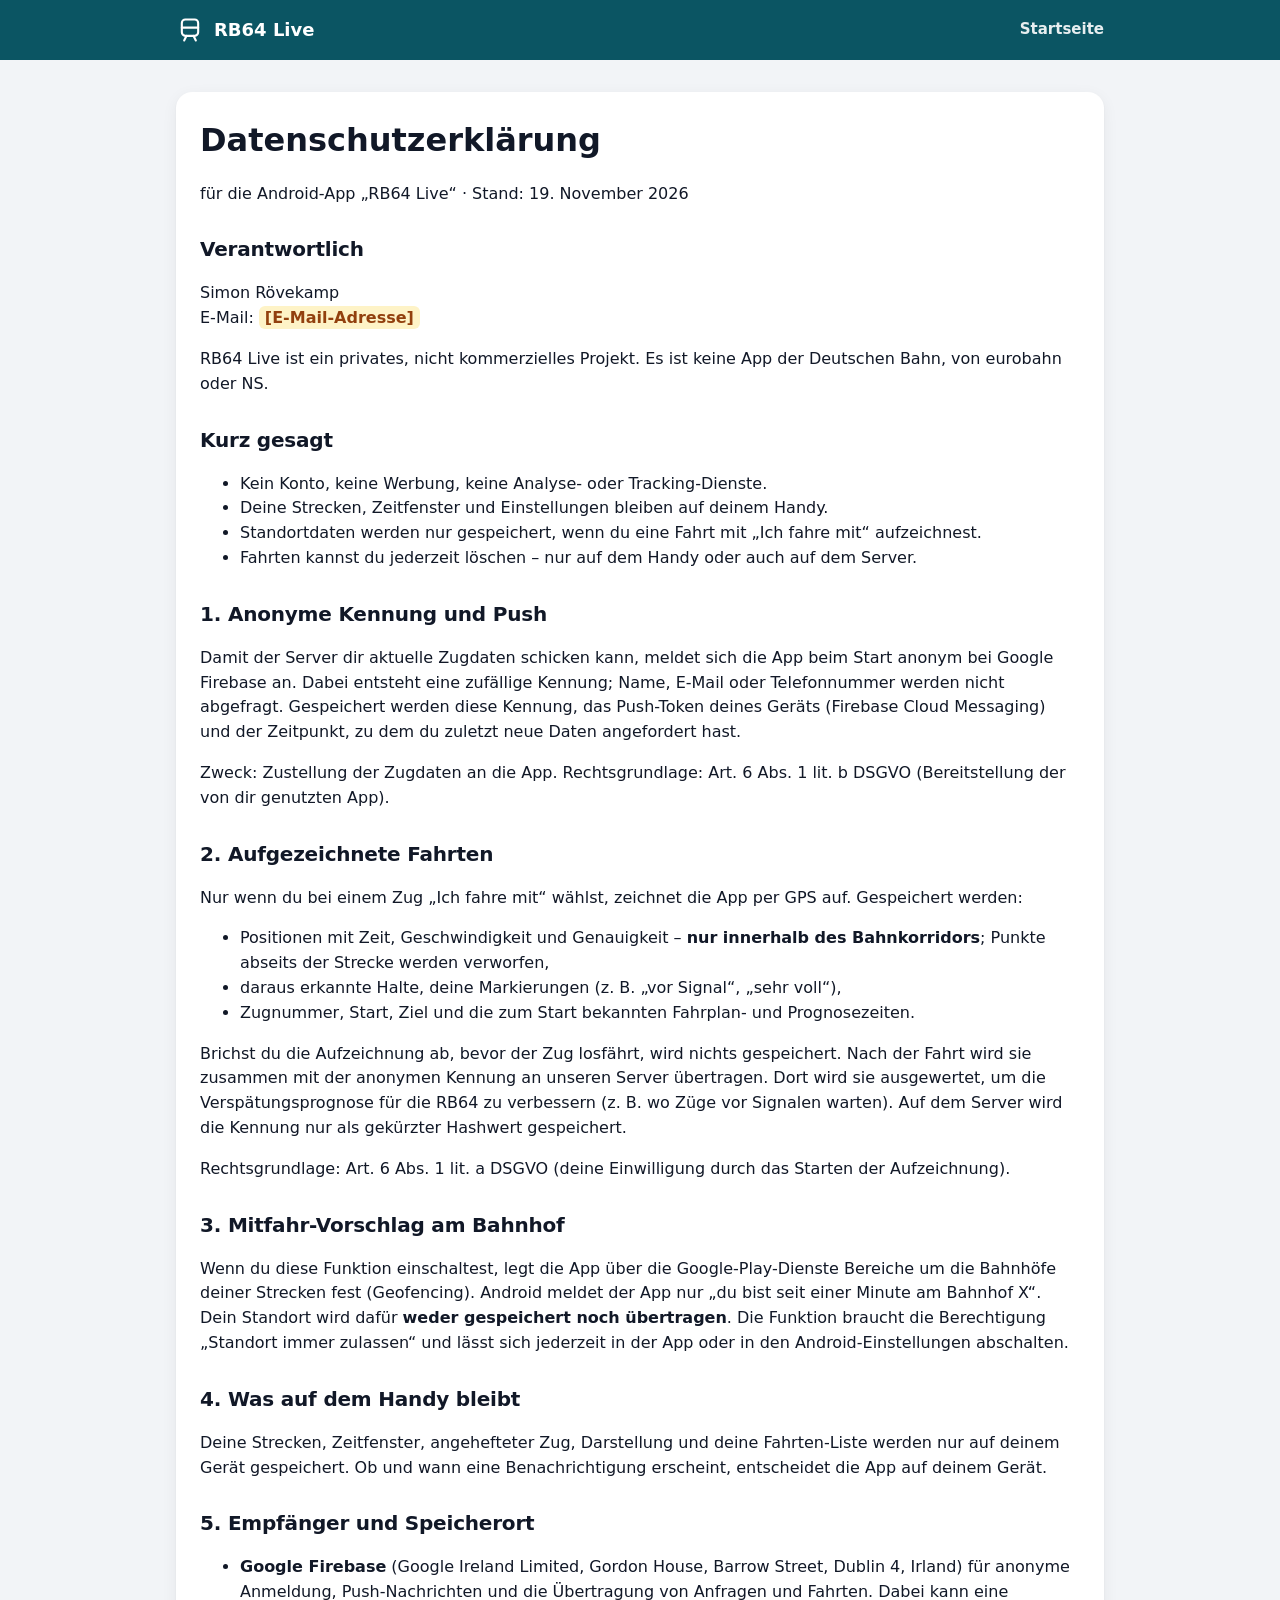
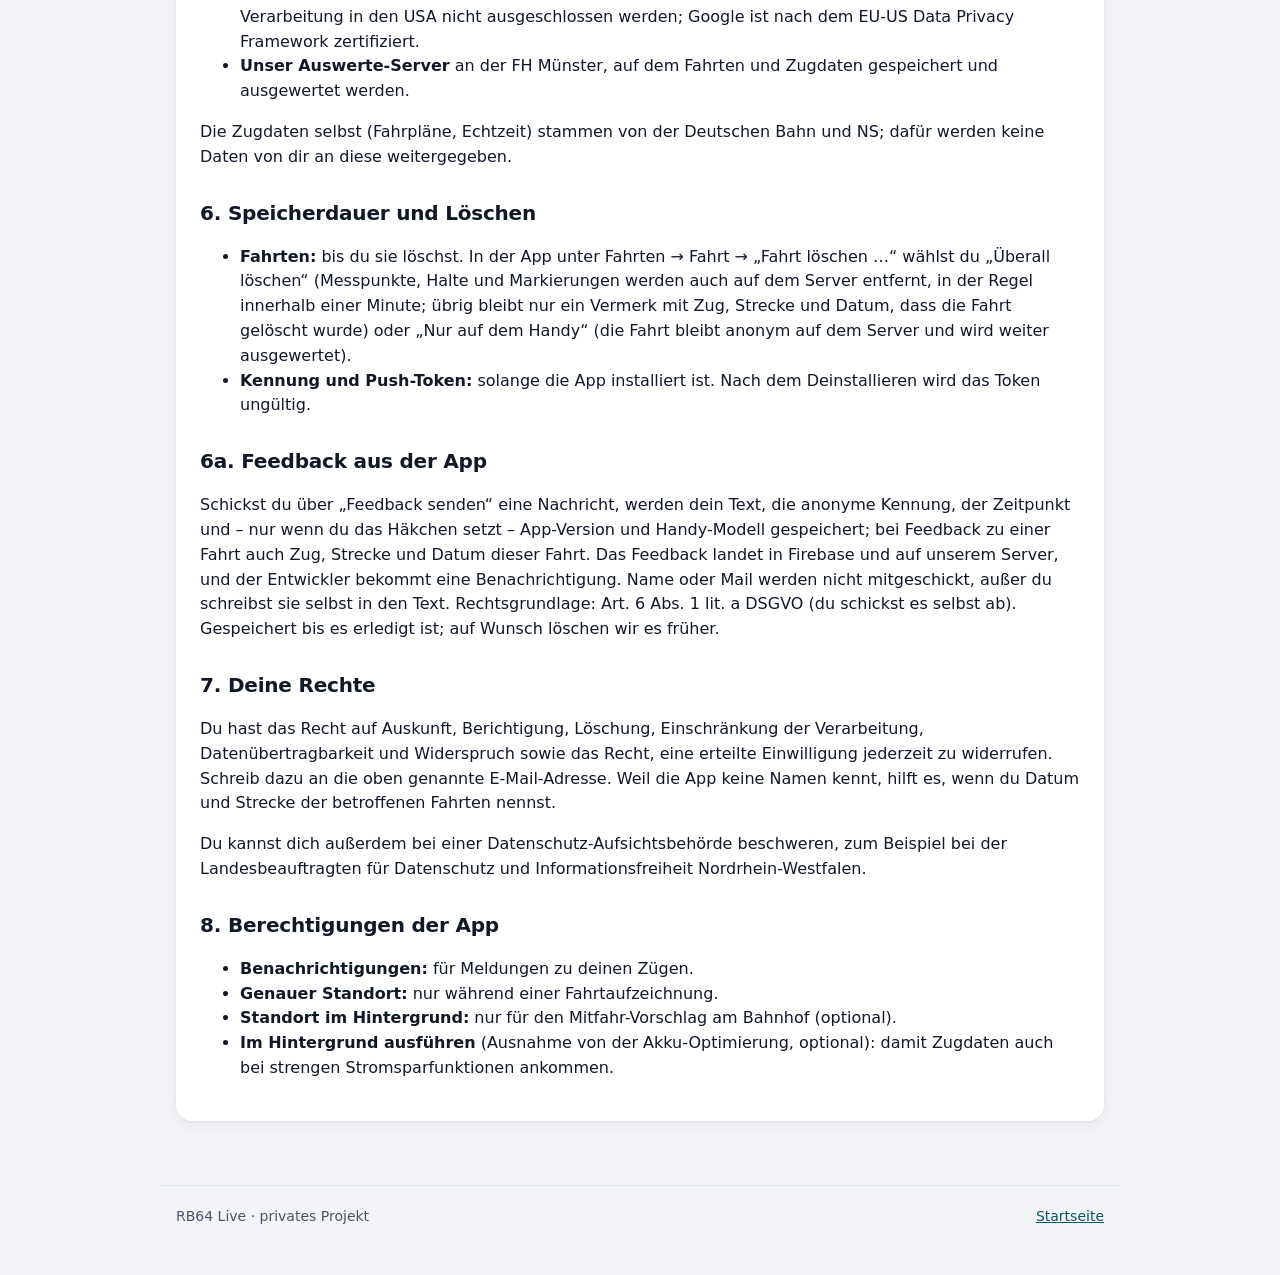
==== docs/datenschutz.html @ 51ec1a90 "Webseite: Feedback, Name in der Datenschutzerklaerung, Abschnitt Feedback" ====
<!doctype html>
<html lang="de">
<head>
  <meta charset="utf-8">
  <meta name="viewport" content="width=device-width, initial-scale=1">
  <title>Datenschutz – RB64 Live</title>
  <meta name="description" content="Welche Daten die App RB64 Live verarbeitet, wozu und wie du sie löschen kannst.">
  <meta name="theme-color" content="#0B5563">
  <link rel="stylesheet" href="style.css">
</head>
<body>
<header class="top">
  <div class="wrap">
    <a class="logo" href="./">
      <svg viewBox="0 0 24 24" fill="none" stroke="currentColor" stroke-width="1.8" stroke-linecap="round" stroke-linejoin="round" aria-hidden="true">
        <path d="M8 3h8a3 3 0 0 1 3 3v8a3 3 0 0 1-3 3H8a3 3 0 0 1-3-3V6a3 3 0 0 1 3-3z"/><path d="M5 10h14"/><path d="M9 17l-2 4M15 17l2 4"/>
      </svg>
      RB64 Live
    </a>
    <nav><a href="./">Startseite</a></nav>
  </div>
</header>

<main class="wrap">
  <article class="doc">
    <h1>Datenschutzerklärung</h1>
    <p>für die Android-App „RB64 Live“ · Stand: 19. November 2026</p>

    <h2>Verantwortlich</h2>
    <p>Simon Rövekamp<br>
      E-Mail: <span class="todo">[E-Mail-Adresse]</span></p>
    <p>RB64 Live ist ein privates, nicht kommerzielles Projekt. Es ist keine App der Deutschen Bahn, von eurobahn oder NS.</p>

    <h2>Kurz gesagt</h2>
    <ul>
      <li>Kein Konto, keine Werbung, keine Analyse- oder Tracking-Dienste.</li>
      <li>Deine Strecken, Zeitfenster und Einstellungen bleiben auf deinem Handy.</li>
      <li>Standortdaten werden nur gespeichert, wenn du eine Fahrt mit „Ich fahre mit“ aufzeichnest.</li>
      <li>Fahrten kannst du jederzeit löschen – nur auf dem Handy oder auch auf dem Server.</li>
    </ul>

    <h2>1. Anonyme Kennung und Push</h2>
    <p>Damit der Server dir aktuelle Zugdaten schicken kann, meldet sich die App beim Start anonym bei Google Firebase an.
      Dabei entsteht eine zufällige Kennung; Name, E-Mail oder Telefonnummer werden nicht abgefragt.
      Gespeichert werden diese Kennung, das Push-Token deines Geräts (Firebase Cloud Messaging) und der Zeitpunkt,
      zu dem du zuletzt neue Daten angefordert hast.</p>
    <p>Zweck: Zustellung der Zugdaten an die App. Rechtsgrundlage: Art. 6 Abs. 1 lit. b DSGVO (Bereitstellung der von dir genutzten App).</p>

    <h2>2. Aufgezeichnete Fahrten</h2>
    <p>Nur wenn du bei einem Zug „Ich fahre mit“ wählst, zeichnet die App per GPS auf. Gespeichert werden:</p>
    <ul>
      <li>Positionen mit Zeit, Geschwindigkeit und Genauigkeit – <strong>nur innerhalb des Bahnkorridors</strong>; Punkte abseits der Strecke werden verworfen,</li>
      <li>daraus erkannte Halte, deine Markierungen (z. B. „vor Signal“, „sehr voll“),</li>
      <li>Zugnummer, Start, Ziel und die zum Start bekannten Fahrplan- und Prognosezeiten.</li>
    </ul>
    <p>Brichst du die Aufzeichnung ab, bevor der Zug losfährt, wird nichts gespeichert. Nach der Fahrt wird sie zusammen mit
      der anonymen Kennung an unseren Server übertragen. Dort wird sie ausgewertet, um die Verspätungsprognose für die RB64 zu
      verbessern (z. B. wo Züge vor Signalen warten). Auf dem Server wird die Kennung nur als gekürzter Hashwert gespeichert.</p>
    <p>Rechtsgrundlage: Art. 6 Abs. 1 lit. a DSGVO (deine Einwilligung durch das Starten der Aufzeichnung).</p>

    <h2>3. Mitfahr-Vorschlag am Bahnhof</h2>
    <p>Wenn du diese Funktion einschaltest, legt die App über die Google-Play-Dienste Bereiche um die Bahnhöfe deiner Strecken
      fest (Geofencing). Android meldet der App nur „du bist seit einer Minute am Bahnhof X“. Dein Standort wird dafür
      <strong>weder gespeichert noch übertragen</strong>. Die Funktion braucht die Berechtigung „Standort immer zulassen“
      und lässt sich jederzeit in der App oder in den Android-Einstellungen abschalten.</p>

    <h2>4. Was auf dem Handy bleibt</h2>
    <p>Deine Strecken, Zeitfenster, angehefteter Zug, Darstellung und deine Fahrten-Liste werden nur auf deinem Gerät
      gespeichert. Ob und wann eine Benachrichtigung erscheint, entscheidet die App auf deinem Gerät.</p>

    <h2>5. Empfänger und Speicherort</h2>
    <ul>
      <li><strong>Google Firebase</strong> (Google Ireland Limited, Gordon House, Barrow Street, Dublin 4, Irland) für anonyme Anmeldung,
        Push-Nachrichten und die Übertragung von Anfragen und Fahrten. Dabei kann eine Verarbeitung in den USA nicht
        ausgeschlossen werden; Google ist nach dem EU-US Data Privacy Framework zertifiziert.</li>
      <li><strong>Unser Auswerte-Server</strong> an der FH Münster, auf dem Fahrten und Zugdaten gespeichert und ausgewertet werden.</li>
    </ul>
    <p>Die Zugdaten selbst (Fahrpläne, Echtzeit) stammen von der Deutschen Bahn und NS; dafür werden keine Daten von dir an diese weitergegeben.</p>

    <h2>6. Speicherdauer und Löschen</h2>
    <ul>
      <li><strong>Fahrten:</strong> bis du sie löschst. In der App unter Fahrten → Fahrt → „Fahrt löschen …“ wählst du
        „Überall löschen“ (Messpunkte, Halte und Markierungen werden auch auf dem Server entfernt, in der Regel innerhalb
        einer Minute; übrig bleibt nur ein Vermerk mit Zug, Strecke und Datum, dass die Fahrt gelöscht wurde) oder
        „Nur auf dem Handy“ (die Fahrt bleibt anonym auf dem Server und wird weiter ausgewertet).</li>
      <li><strong>Kennung und Push-Token:</strong> solange die App installiert ist. Nach dem Deinstallieren wird das Token ungültig.</li>
    </ul>

    <h2>6a. Feedback aus der App</h2>
    <p>Schickst du über „Feedback senden“ eine Nachricht, werden dein Text, die anonyme Kennung, der Zeitpunkt und – nur wenn
      du das Häkchen setzt – App-Version und Handy-Modell gespeichert; bei Feedback zu einer Fahrt auch Zug, Strecke und Datum
      dieser Fahrt. Das Feedback landet in Firebase und auf unserem Server, und der Entwickler bekommt eine Benachrichtigung.
      Name oder Mail werden nicht mitgeschickt, außer du schreibst sie selbst in den Text. Rechtsgrundlage: Art. 6 Abs. 1
      lit. a DSGVO (du schickst es selbst ab). Gespeichert bis es erledigt ist; auf Wunsch löschen wir es früher.</p>

    <h2>7. Deine Rechte</h2>
    <p>Du hast das Recht auf Auskunft, Berichtigung, Löschung, Einschränkung der Verarbeitung, Datenübertragbarkeit und
      Widerspruch sowie das Recht, eine erteilte Einwilligung jederzeit zu widerrufen. Schreib dazu an die oben genannte
      E-Mail-Adresse. Weil die App keine Namen kennt, hilft es, wenn du Datum und Strecke der betroffenen Fahrten nennst.</p>
    <p>Du kannst dich außerdem bei einer Datenschutz-Aufsichtsbehörde beschweren, zum Beispiel bei der Landesbeauftragten für
      Datenschutz und Informationsfreiheit Nordrhein-Westfalen.</p>

    <h2>8. Berechtigungen der App</h2>
    <ul>
      <li><strong>Benachrichtigungen:</strong> für Meldungen zu deinen Zügen.</li>
      <li><strong>Genauer Standort:</strong> nur während einer Fahrtaufzeichnung.</li>
      <li><strong>Standort im Hintergrund:</strong> nur für den Mitfahr-Vorschlag am Bahnhof (optional).</li>
      <li><strong>Im Hintergrund ausführen</strong> (Ausnahme von der Akku-Optimierung, optional): damit Zugdaten auch bei
        strengen Stromsparfunktionen ankommen.</li>
    </ul>
  </article>
</main>

<footer>
  <div class="wrap">
    <span>RB64 Live · privates Projekt</span>
    <span><a href="./">Startseite</a></span>
  </div>
</footer>
</body>
</html>
---- docs/style.css ----
/* RB64 Live – gleiche Farben wie die App (Theme.kt) */
:root {
  --primary: #0B5563; --on-primary: #fff; --tint: #E3F1F3;
  --bg: #F2F4F7; --surface: #fff; --text: #111827; --muted: #4B5563; --line: #E2E6EB;
  --ok: #166534; --ok-bg: #DCFCE7; --warn: #92400E; --warn-bg: #FEF3C7; --bad: #B91C1C; --bad-bg: #FEE2E2;
  --shadow: 0 1px 2px rgba(17,24,39,.06), 0 4px 16px rgba(17,24,39,.06);
}
@media (prefers-color-scheme: dark) {
  :root:not([data-theme="light"]) {
    --primary: #63B5C2; --on-primary: #10161A; --tint: #183A40;
    --bg: #14191E; --surface: #1D2329; --text: #EBEEF0; --muted: #AAB2BA; --line: #323C44;
    --ok: #86EFAC; --ok-bg: #173B26; --warn: #FCD34D; --warn-bg: #3D2E0A; --bad: #FCA5A5; --bad-bg: #451A1A;
    --shadow: none;
  }
}

* { box-sizing: border-box; }
html { -webkit-text-size-adjust: 100%; }
body {
  margin: 0; background: var(--bg); color: var(--text);
  font: 16px/1.55 system-ui, -apple-system, "Segoe UI", Roboto, sans-serif;
}
a { color: var(--primary); }
.wrap { max-width: 960px; margin: 0 auto; padding: 0 16px; }

/* Kopf */
header.top { background: #0B5563; color: #fff; }
@media (prefers-color-scheme: dark) { header.top { background: #153A40; } }
header.top .wrap { display: flex; align-items: center; gap: 12px; height: 60px; }
.logo { display: flex; align-items: center; gap: 10px; font-weight: 700; font-size: 18px; color: #fff; text-decoration: none; }
.logo svg { width: 28px; height: 28px; }
header.top nav { margin-left: auto; display: flex; gap: 16px; }
header.top nav a { color: rgba(255,255,255,.9); text-decoration: none; font-weight: 600; font-size: 15px; }

/* Einstieg */
.hero { padding: 48px 0 24px; display: grid; gap: 32px; grid-template-columns: 1.1fr .9fr; align-items: center; }
.hero h1 { font-size: clamp(32px, 6vw, 48px); line-height: 1.08; letter-spacing: -.02em; margin: 0 0 16px; }
.hero p.lead { font-size: 19px; color: var(--muted); margin: 0 0 24px; }
.pill { display: inline-block; font-weight: 700; font-size: 13px; padding: 4px 12px; border-radius: 999px; }
.pill.warn { color: var(--warn); background: var(--warn-bg); }
.pill.ok { color: var(--ok); background: var(--ok-bg); }
.pill.tint { color: var(--primary); background: var(--tint); }
.btn { display: inline-flex; align-items: center; gap: 8px; min-height: 48px; padding: 0 20px; border-radius: 12px;
  font-weight: 700; text-decoration: none; background: var(--primary); color: var(--on-primary); }
.btn.soft { background: var(--tint); color: var(--primary); }
.actions { display: flex; flex-wrap: wrap; gap: 12px; }
.note { font-size: 14px; color: var(--muted); margin-top: 12px; }

/* Handy-Rahmen */
.phone { width: 100%; max-width: 280px; margin: 0 auto; border-radius: 34px; padding: 10px; background: #0f1419;
  box-shadow: 0 20px 50px rgba(11,85,99,.25); }
.phone img { display: block; width: 100%; height: auto; border-radius: 26px; }
.hero .phone { transform: rotate(2deg); }

/* Abschnitte */
section { padding: 32px 0; }
h2 { font-size: 28px; letter-spacing: -.01em; margin: 0 0 8px; }
.sub { color: var(--muted); margin: 0 0 24px; }
.grid { display: grid; gap: 16px; grid-template-columns: repeat(3, 1fr); }
.card { background: var(--surface); border-radius: 16px; padding: 20px; box-shadow: var(--shadow); }
.card h3 { margin: 0 0 6px; font-size: 18px; }
.card p { margin: 0; color: var(--muted); font-size: 15px; }
.icon { width: 40px; height: 40px; border-radius: 12px; background: var(--tint); color: var(--primary);
  display: grid; place-items: center; margin-bottom: 12px; }
.icon svg { width: 22px; height: 22px; }

.shots { display: grid; gap: 24px; grid-template-columns: repeat(4, 1fr); }
.shots figure { margin: 0; }
.shots figcaption { text-align: center; font-size: 14px; color: var(--muted); margin-top: 10px; }
.shots .phone { padding: 7px; border-radius: 26px; }
.shots .phone img { border-radius: 20px; }

.download { display: grid; gap: 16px; grid-template-columns: .9fr 1.1fr; margin-bottom: 12px; }
.download .card { display: flex; flex-direction: column; gap: 12px; }
.download .btn { align-self: flex-start; }
.release { margin: 0; display: flex; flex-direction: column; gap: 4px; font-size: 14px; color: var(--muted); }
.release .ver { font-weight: 600; color: var(--text); }
.release code, code.fp { font-size: 12px; word-break: break-all; }
.steps { margin: 0; padding-left: 20px; color: var(--muted); font-size: 15px; }
.steps li { margin: 6px 0; }
.steps strong { color: var(--text); }
@media (max-width: 760px) { .download { grid-template-columns: 1fr; } }

.privacy { background: var(--surface); border-radius: 16px; padding: 24px; box-shadow: var(--shadow); }
.privacy ul { margin: 0; padding-left: 20px; }
.privacy li { margin: 6px 0; }

/* Textseite (Datenschutz) */
article.doc { background: var(--surface); border-radius: 16px; padding: 24px; margin: 32px 0; box-shadow: var(--shadow); }
article.doc h1 { font-size: 32px; margin: 0 0 8px; }
article.doc h2 { font-size: 20px; margin: 28px 0 8px; }
article.doc p, article.doc li { color: var(--text); }
.todo { background: var(--warn-bg); color: var(--warn); padding: 2px 6px; border-radius: 6px; font-weight: 600; }

footer { padding: 32px 0 48px; color: var(--muted); font-size: 14px; }
footer .wrap { display: flex; flex-wrap: wrap; gap: 16px; justify-content: space-between; border-top: 1px solid var(--line); padding-top: 20px; }

@media (max-width: 760px) {
  .hero { grid-template-columns: 1fr; padding-top: 32px; }
  .hero .phone { max-width: 220px; transform: none; }
  .grid { grid-template-columns: 1fr; }
  .shots { grid-template-columns: repeat(2, 1fr); gap: 16px; }
  header.top nav a.hide-sm { display: none; }
}
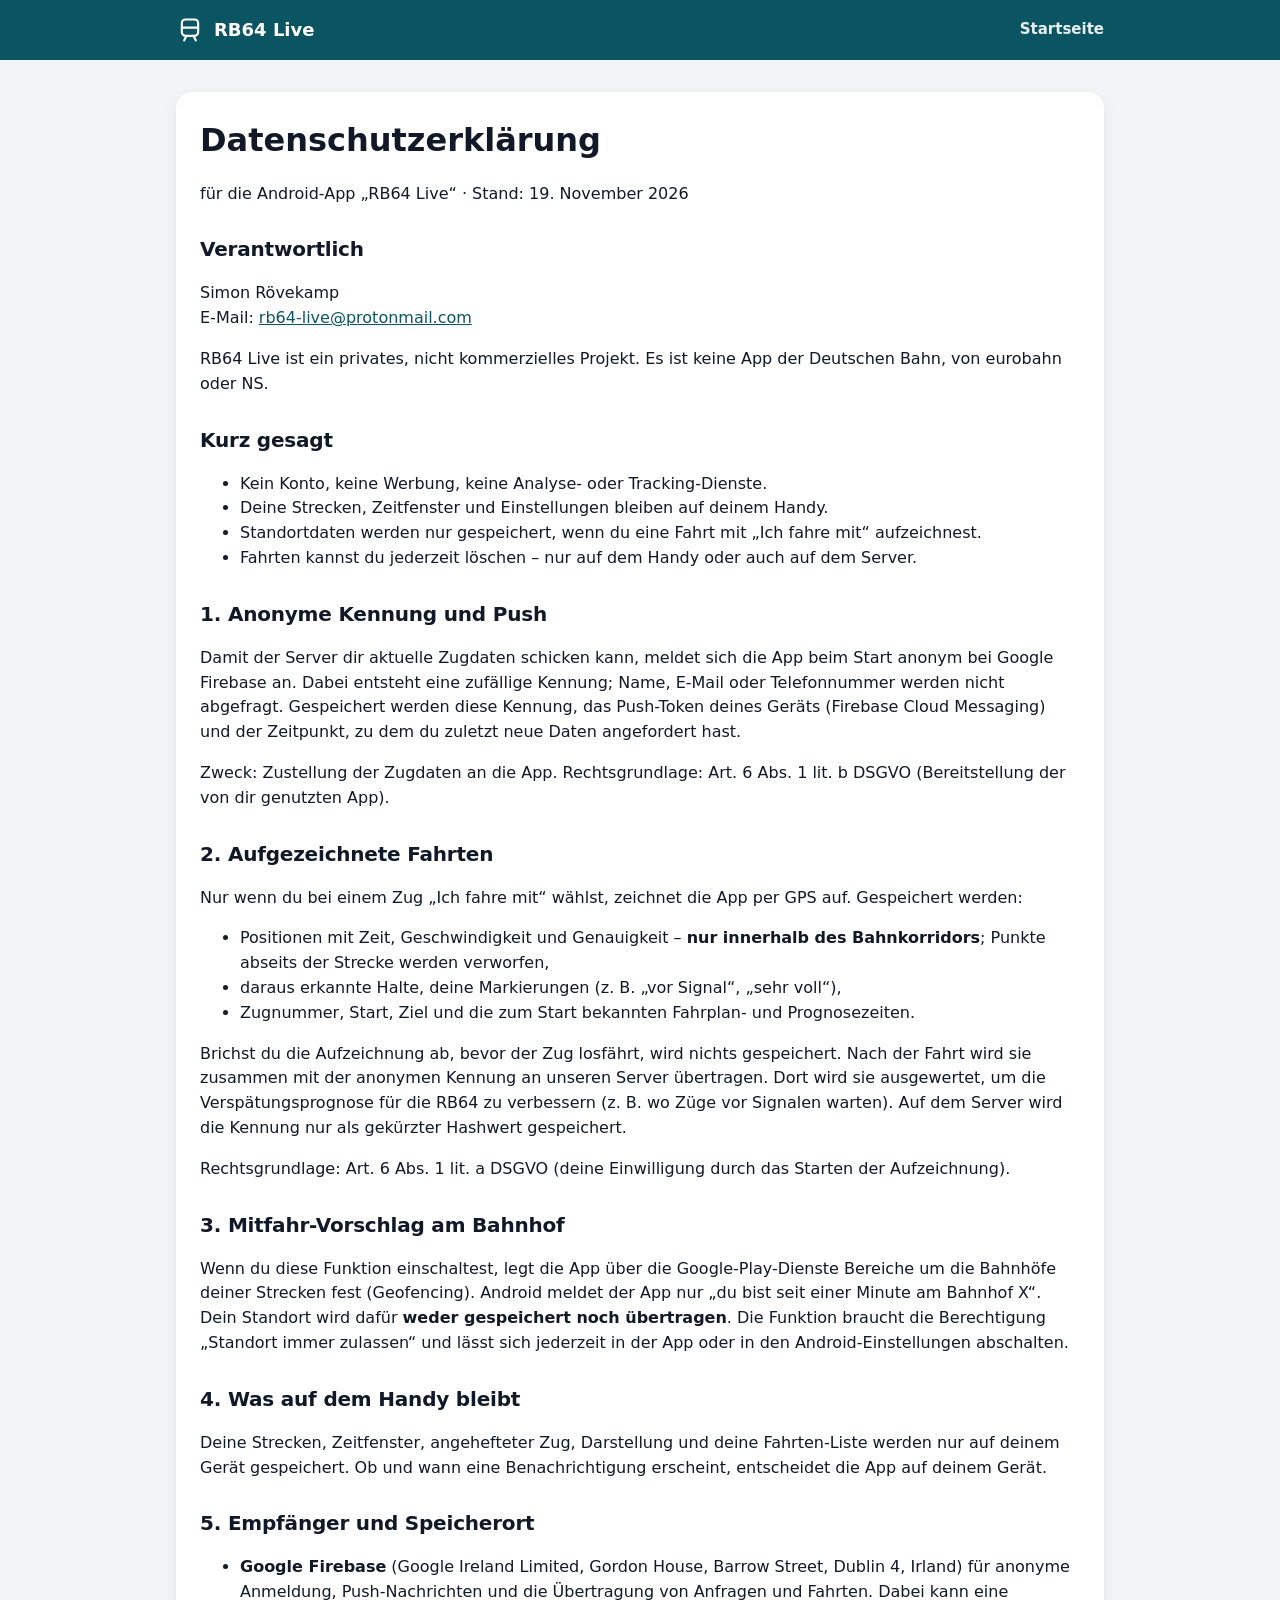
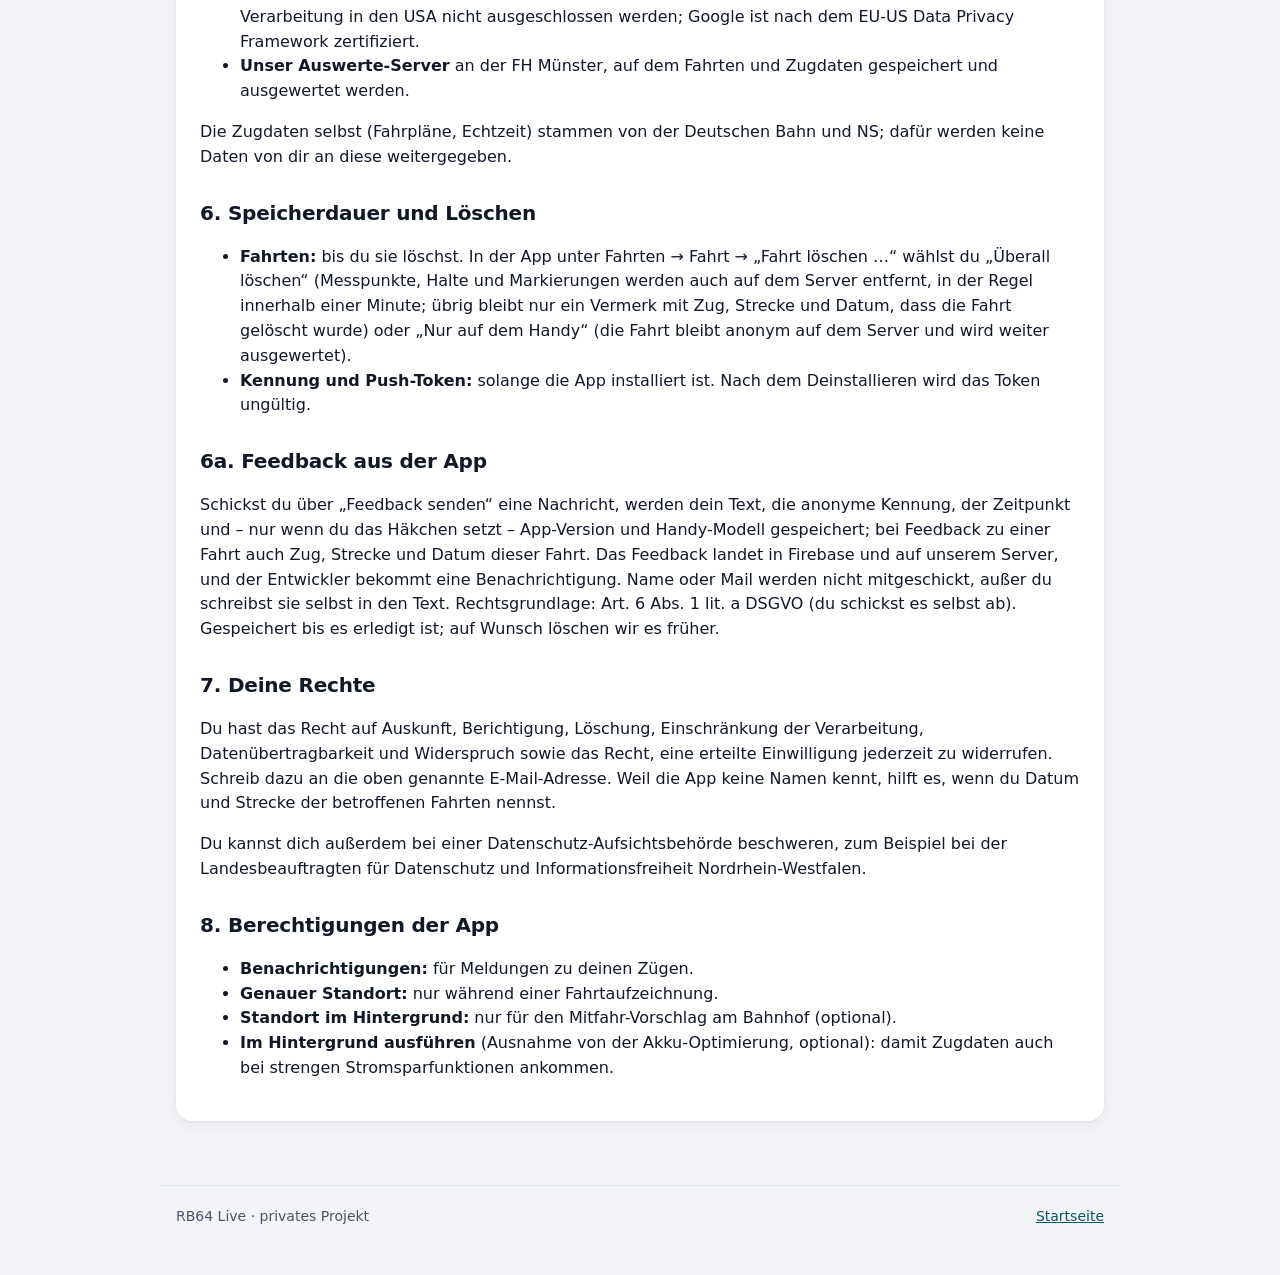
==== commit 396a0bfc: "Datenschutz: Kontakt-Mail eingetragen" ====
--- a/docs/datenschutz.html
+++ b/docs/datenschutz.html
@@ -28,7 +28,7 @@
 
     <h2>Verantwortlich</h2>
     <p>Simon Rövekamp<br>
-      E-Mail: <span class="todo">[E-Mail-Adresse]</span></p>
+      E-Mail: <a href="mailto:rb64-live@protonmail.com">rb64-live@protonmail.com</a></p>
     <p>RB64 Live ist ein privates, nicht kommerzielles Projekt. Es ist keine App der Deutschen Bahn, von eurobahn oder NS.</p>
 
     <h2>Kurz gesagt</h2>
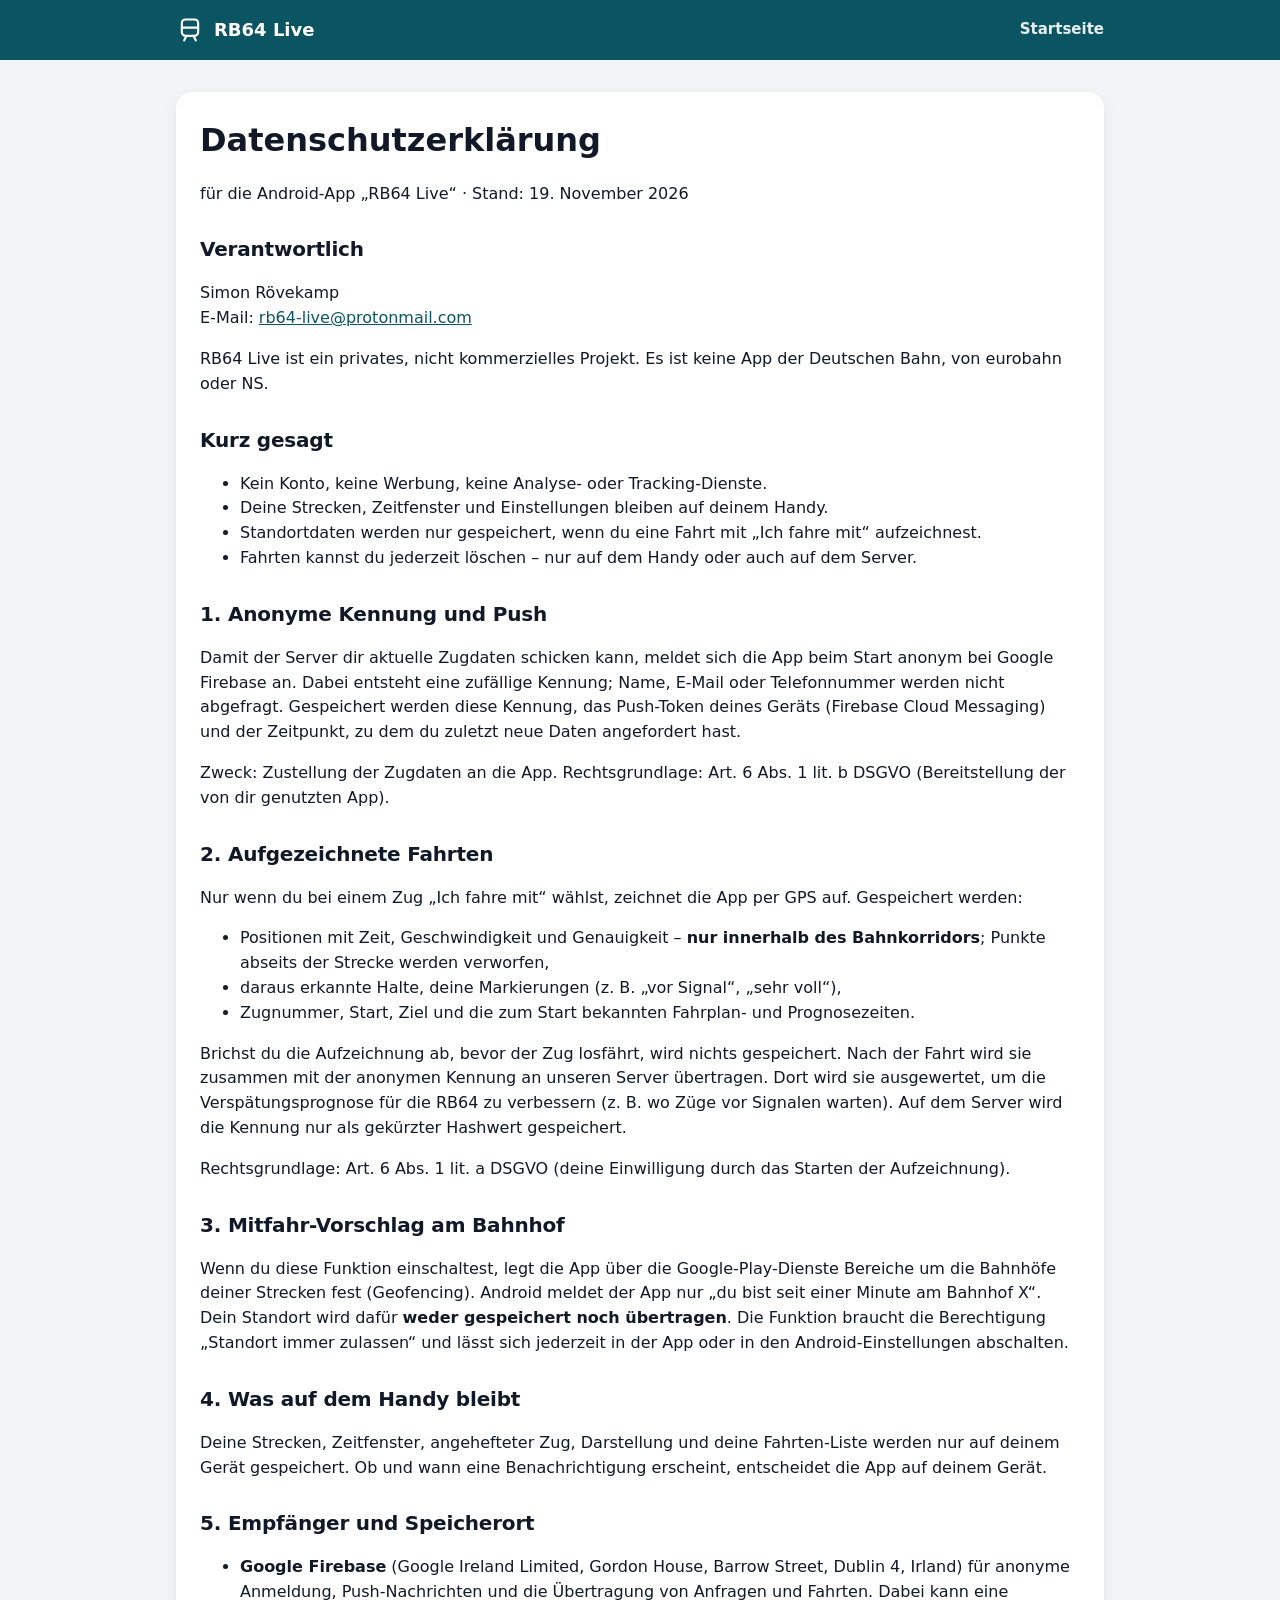
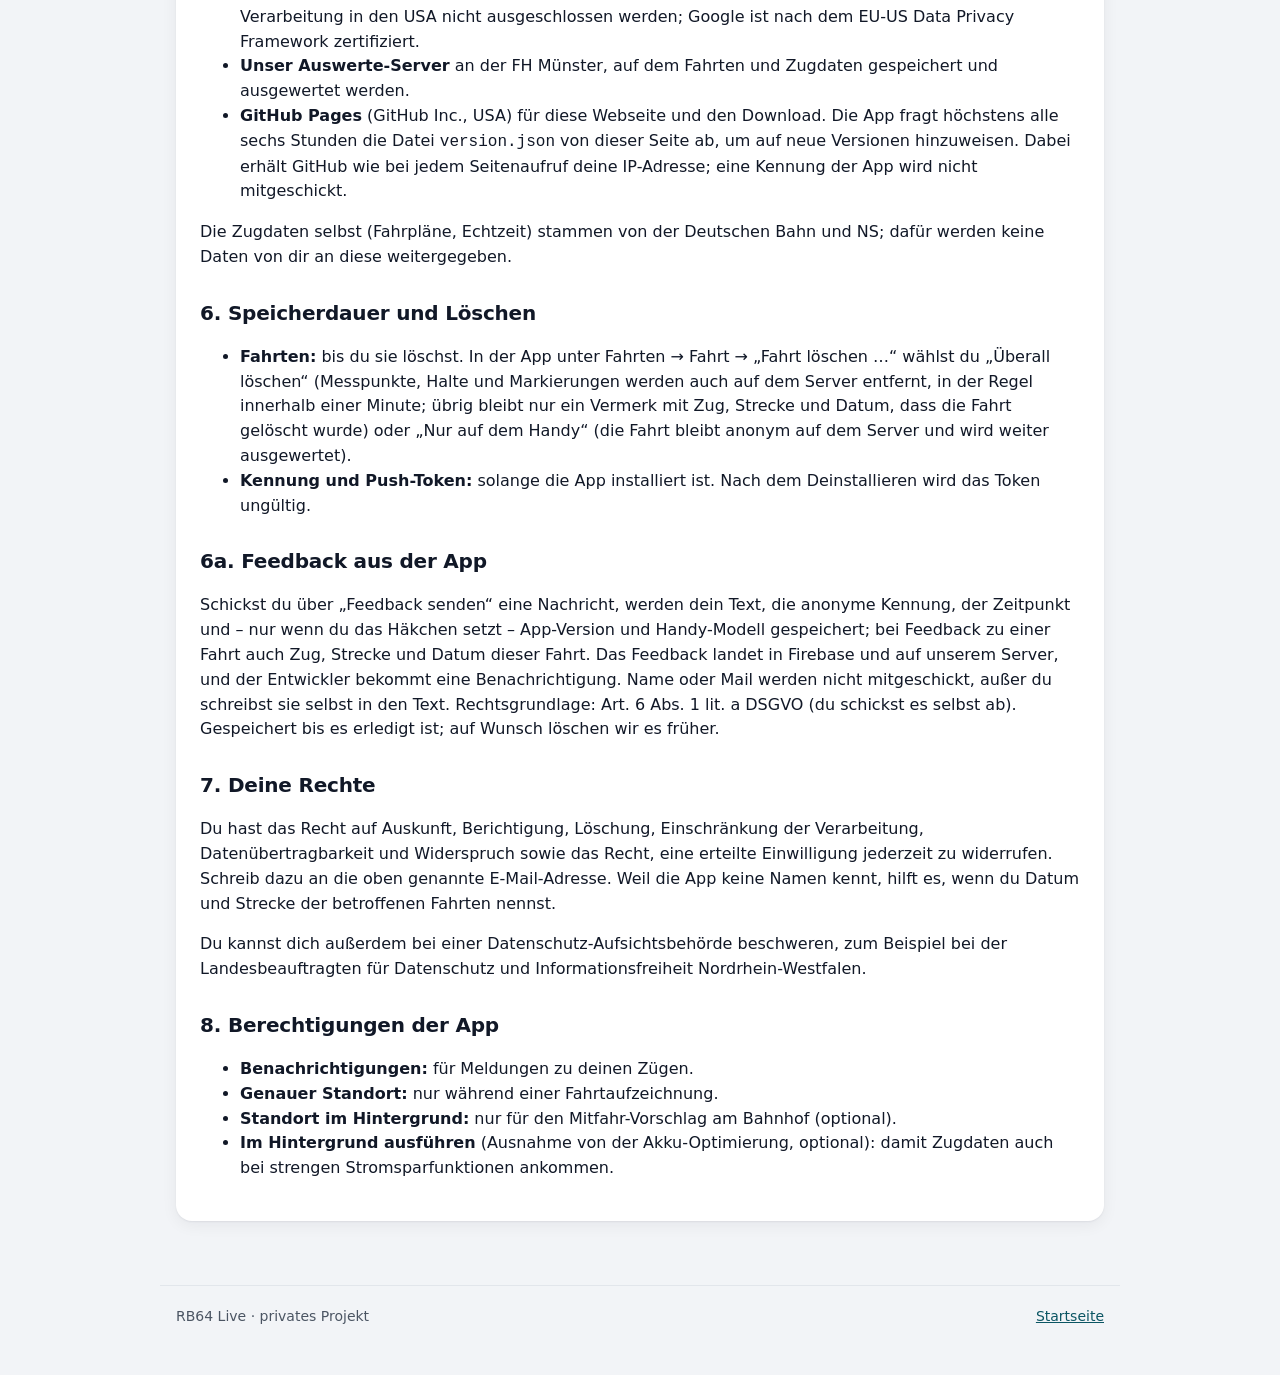
==== commit c678dd07: "Datenschutz: Update-Pruefung ueber GitHub Pages" ====
--- a/docs/datenschutz.html
+++ b/docs/datenschutz.html
@@ -74,6 +74,9 @@
         Push-Nachrichten und die Übertragung von Anfragen und Fahrten. Dabei kann eine Verarbeitung in den USA nicht
         ausgeschlossen werden; Google ist nach dem EU-US Data Privacy Framework zertifiziert.</li>
       <li><strong>Unser Auswerte-Server</strong> an der FH Münster, auf dem Fahrten und Zugdaten gespeichert und ausgewertet werden.</li>
+      <li><strong>GitHub Pages</strong> (GitHub Inc., USA) für diese Webseite und den Download. Die App fragt höchstens alle
+        sechs Stunden die Datei <code>version.json</code> von dieser Seite ab, um auf neue Versionen hinzuweisen. Dabei
+        erhält GitHub wie bei jedem Seitenaufruf deine IP-Adresse; eine Kennung der App wird nicht mitgeschickt.</li>
     </ul>
     <p>Die Zugdaten selbst (Fahrpläne, Echtzeit) stammen von der Deutschen Bahn und NS; dafür werden keine Daten von dir an diese weitergegeben.</p>
 
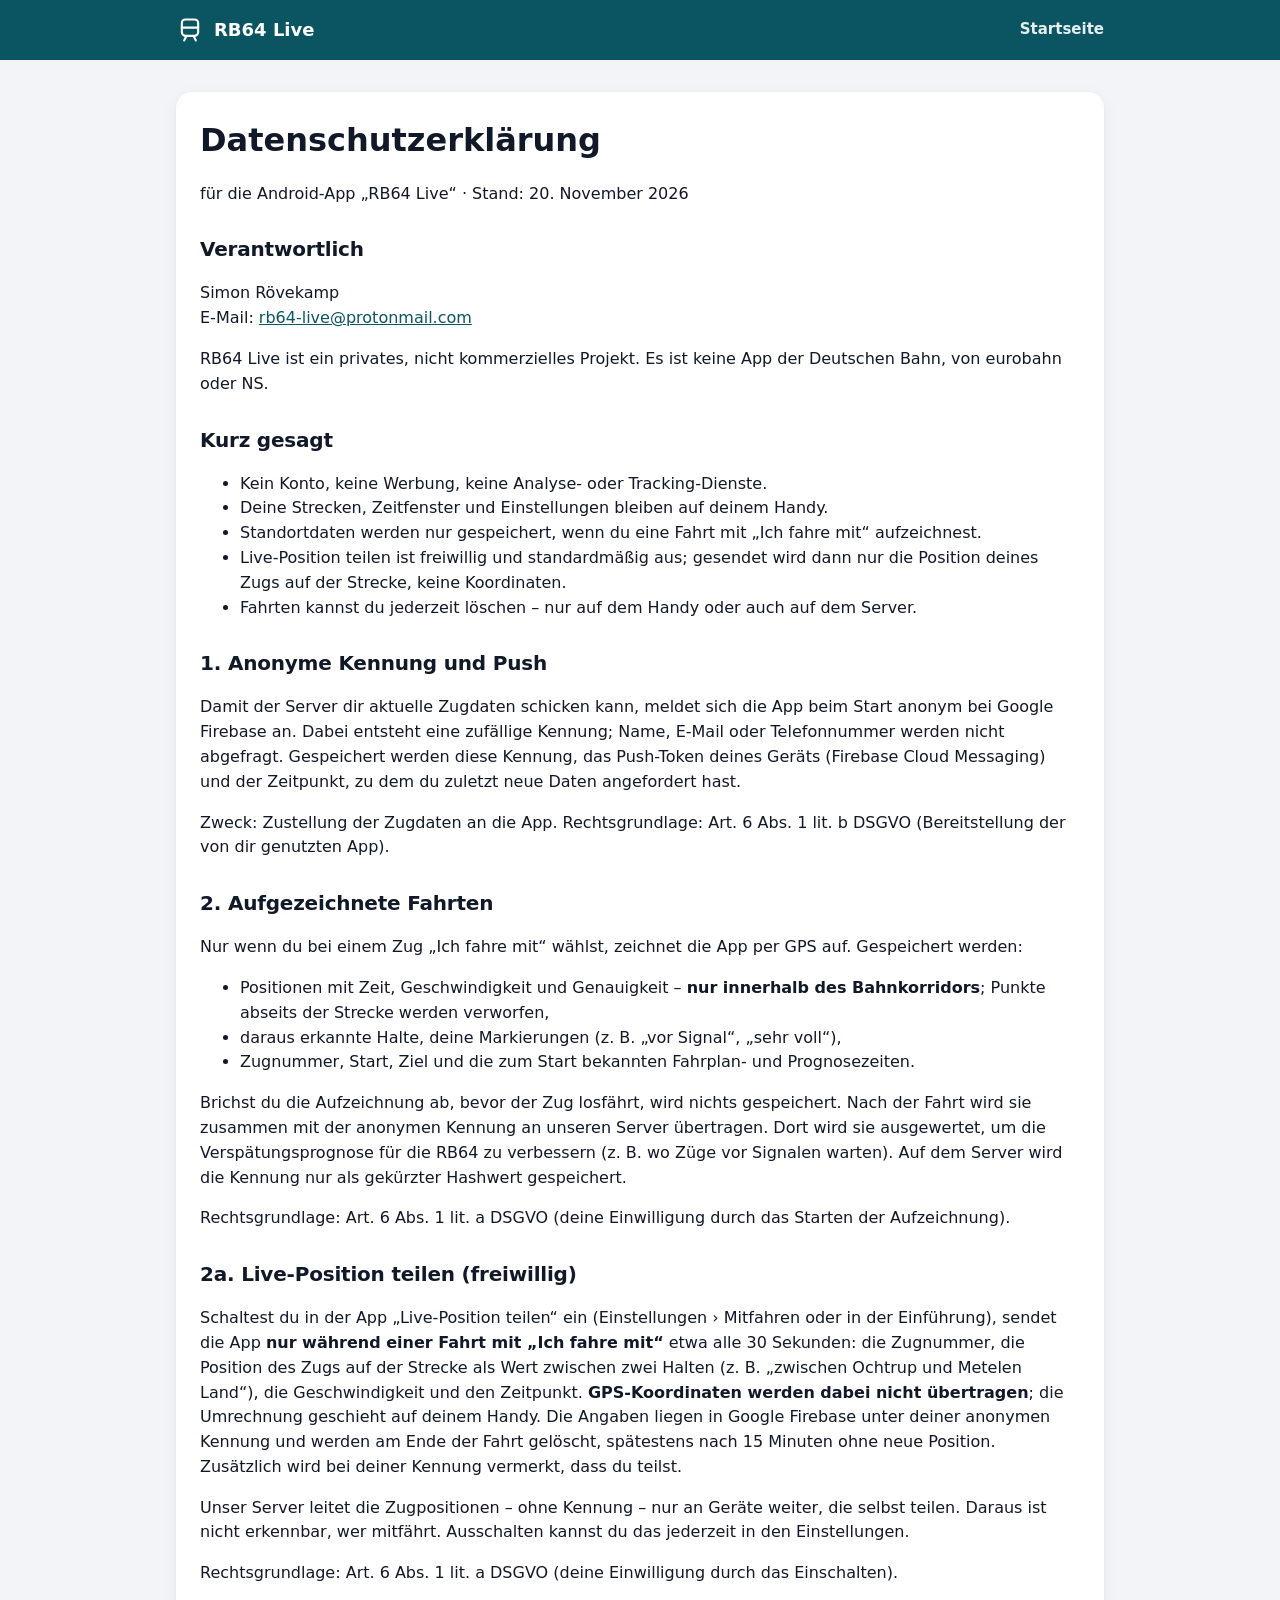
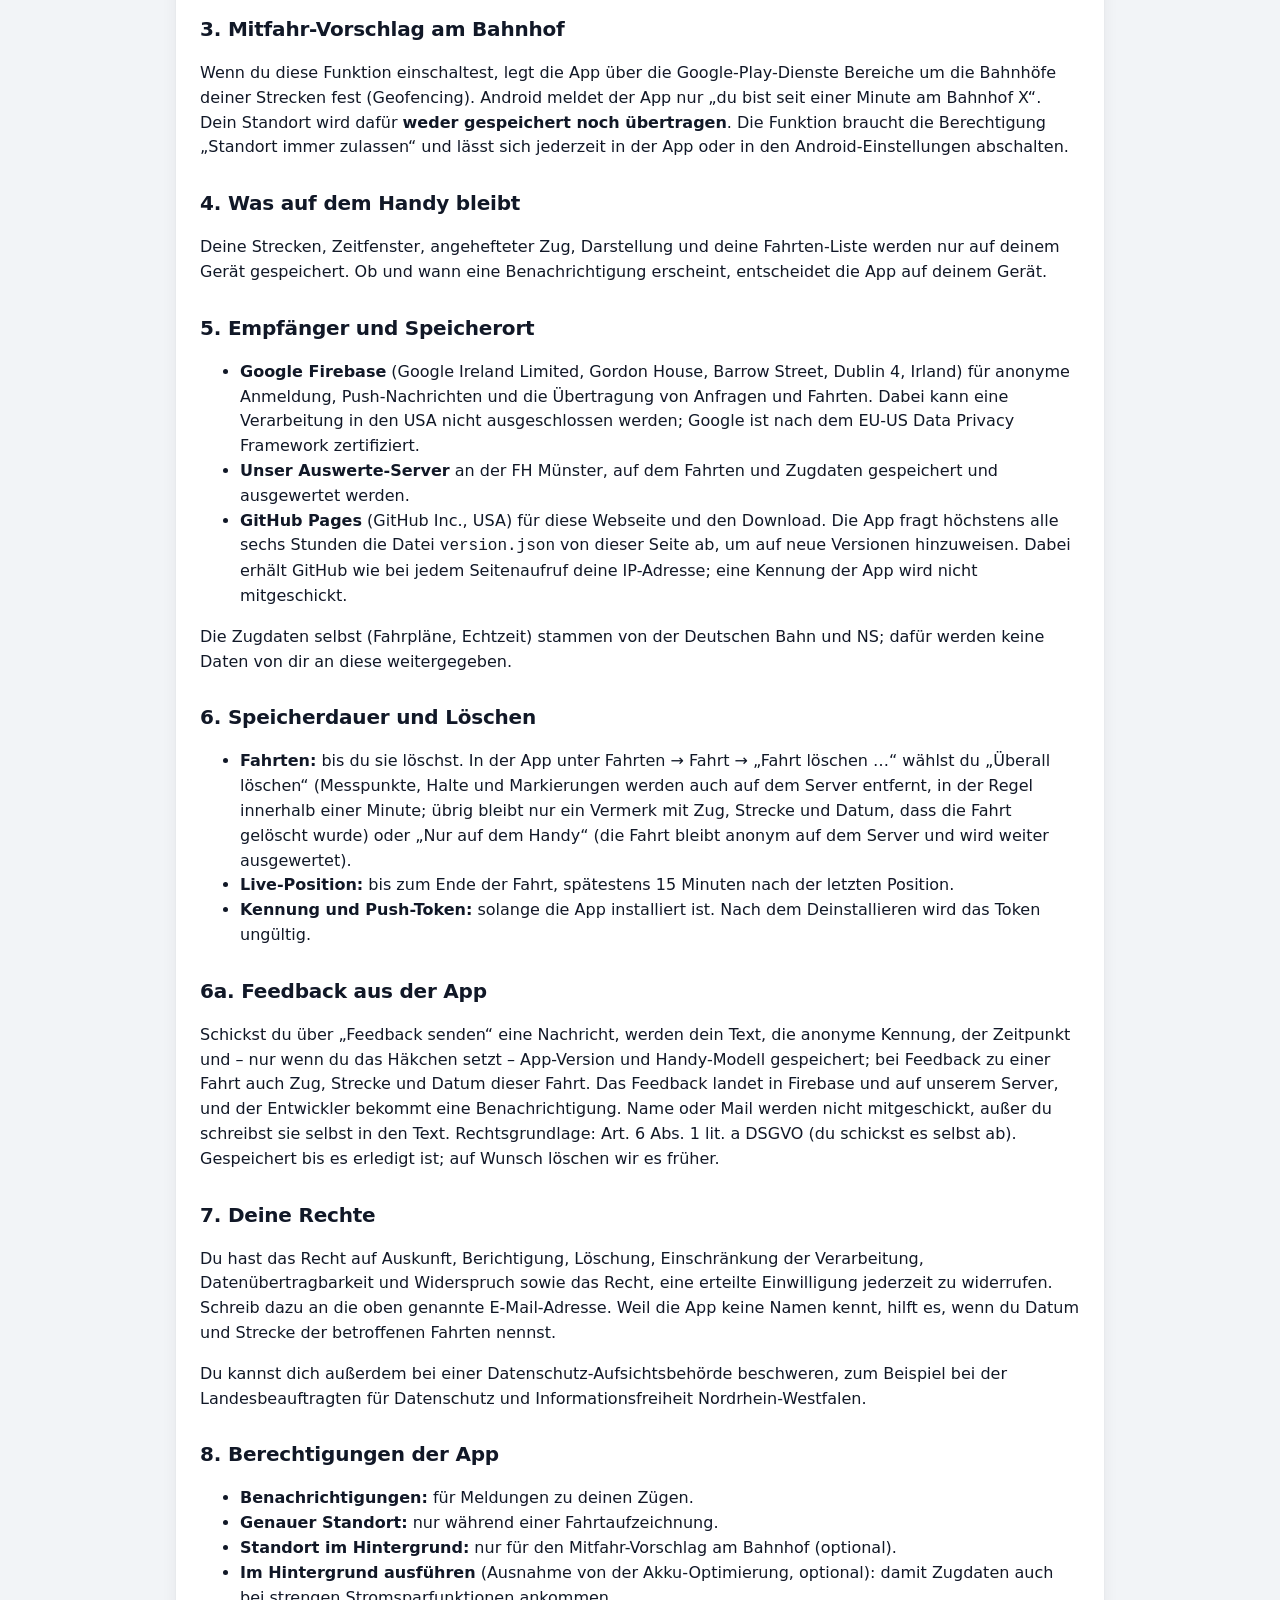
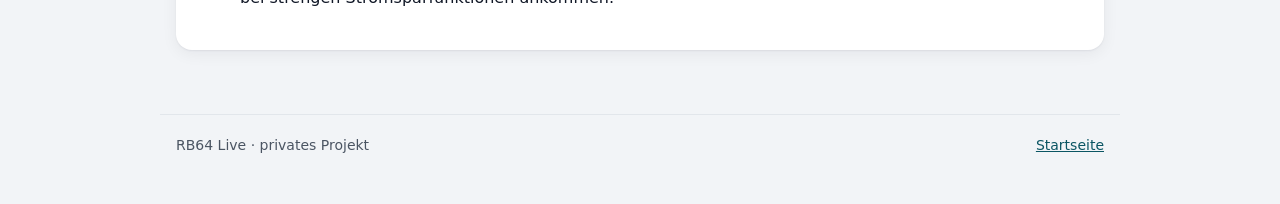
==== commit 8cb5c8ec: "Datenschutz: Live-Position teilen (freiwillig)" ====
--- a/docs/datenschutz.html
+++ b/docs/datenschutz.html
@@ -24,7 +24,7 @@
 <main class="wrap">
   <article class="doc">
     <h1>Datenschutzerklärung</h1>
-    <p>für die Android-App „RB64 Live“ · Stand: 19. November 2026</p>
+    <p>für die Android-App „RB64 Live“ · Stand: 20. November 2026</p>
 
     <h2>Verantwortlich</h2>
     <p>Simon Rövekamp<br>
@@ -36,6 +36,7 @@
       <li>Kein Konto, keine Werbung, keine Analyse- oder Tracking-Dienste.</li>
       <li>Deine Strecken, Zeitfenster und Einstellungen bleiben auf deinem Handy.</li>
       <li>Standortdaten werden nur gespeichert, wenn du eine Fahrt mit „Ich fahre mit“ aufzeichnest.</li>
+      <li>Live-Position teilen ist freiwillig und standardmäßig aus; gesendet wird dann nur die Position deines Zugs auf der Strecke, keine Koordinaten.</li>
       <li>Fahrten kannst du jederzeit löschen – nur auf dem Handy oder auch auf dem Server.</li>
     </ul>
 
@@ -57,6 +58,17 @@
       der anonymen Kennung an unseren Server übertragen. Dort wird sie ausgewertet, um die Verspätungsprognose für die RB64 zu
       verbessern (z. B. wo Züge vor Signalen warten). Auf dem Server wird die Kennung nur als gekürzter Hashwert gespeichert.</p>
     <p>Rechtsgrundlage: Art. 6 Abs. 1 lit. a DSGVO (deine Einwilligung durch das Starten der Aufzeichnung).</p>
+
+    <h2>2a. Live-Position teilen (freiwillig)</h2>
+    <p>Schaltest du in der App „Live-Position teilen“ ein (Einstellungen › Mitfahren oder in der Einführung), sendet die App
+      <strong>nur während einer Fahrt mit „Ich fahre mit“</strong> etwa alle 30 Sekunden: die Zugnummer, die Position des
+      Zugs auf der Strecke als Wert zwischen zwei Halten (z. B. „zwischen Ochtrup und Metelen Land“), die Geschwindigkeit und
+      den Zeitpunkt. <strong>GPS-Koordinaten werden dabei nicht übertragen</strong>; die Umrechnung geschieht auf deinem Handy.
+      Die Angaben liegen in Google Firebase unter deiner anonymen Kennung und werden am Ende der Fahrt gelöscht, spätestens nach
+      15 Minuten ohne neue Position. Zusätzlich wird bei deiner Kennung vermerkt, dass du teilst.</p>
+    <p>Unser Server leitet die Zugpositionen – ohne Kennung – nur an Geräte weiter, die selbst teilen. Daraus ist nicht
+      erkennbar, wer mitfährt. Ausschalten kannst du das jederzeit in den Einstellungen.</p>
+    <p>Rechtsgrundlage: Art. 6 Abs. 1 lit. a DSGVO (deine Einwilligung durch das Einschalten).</p>
 
     <h2>3. Mitfahr-Vorschlag am Bahnhof</h2>
     <p>Wenn du diese Funktion einschaltest, legt die App über die Google-Play-Dienste Bereiche um die Bahnhöfe deiner Strecken
@@ -86,6 +98,7 @@
         „Überall löschen“ (Messpunkte, Halte und Markierungen werden auch auf dem Server entfernt, in der Regel innerhalb
         einer Minute; übrig bleibt nur ein Vermerk mit Zug, Strecke und Datum, dass die Fahrt gelöscht wurde) oder
         „Nur auf dem Handy“ (die Fahrt bleibt anonym auf dem Server und wird weiter ausgewertet).</li>
+      <li><strong>Live-Position:</strong> bis zum Ende der Fahrt, spätestens 15 Minuten nach der letzten Position.</li>
       <li><strong>Kennung und Push-Token:</strong> solange die App installiert ist. Nach dem Deinstallieren wird das Token ungültig.</li>
     </ul>
 
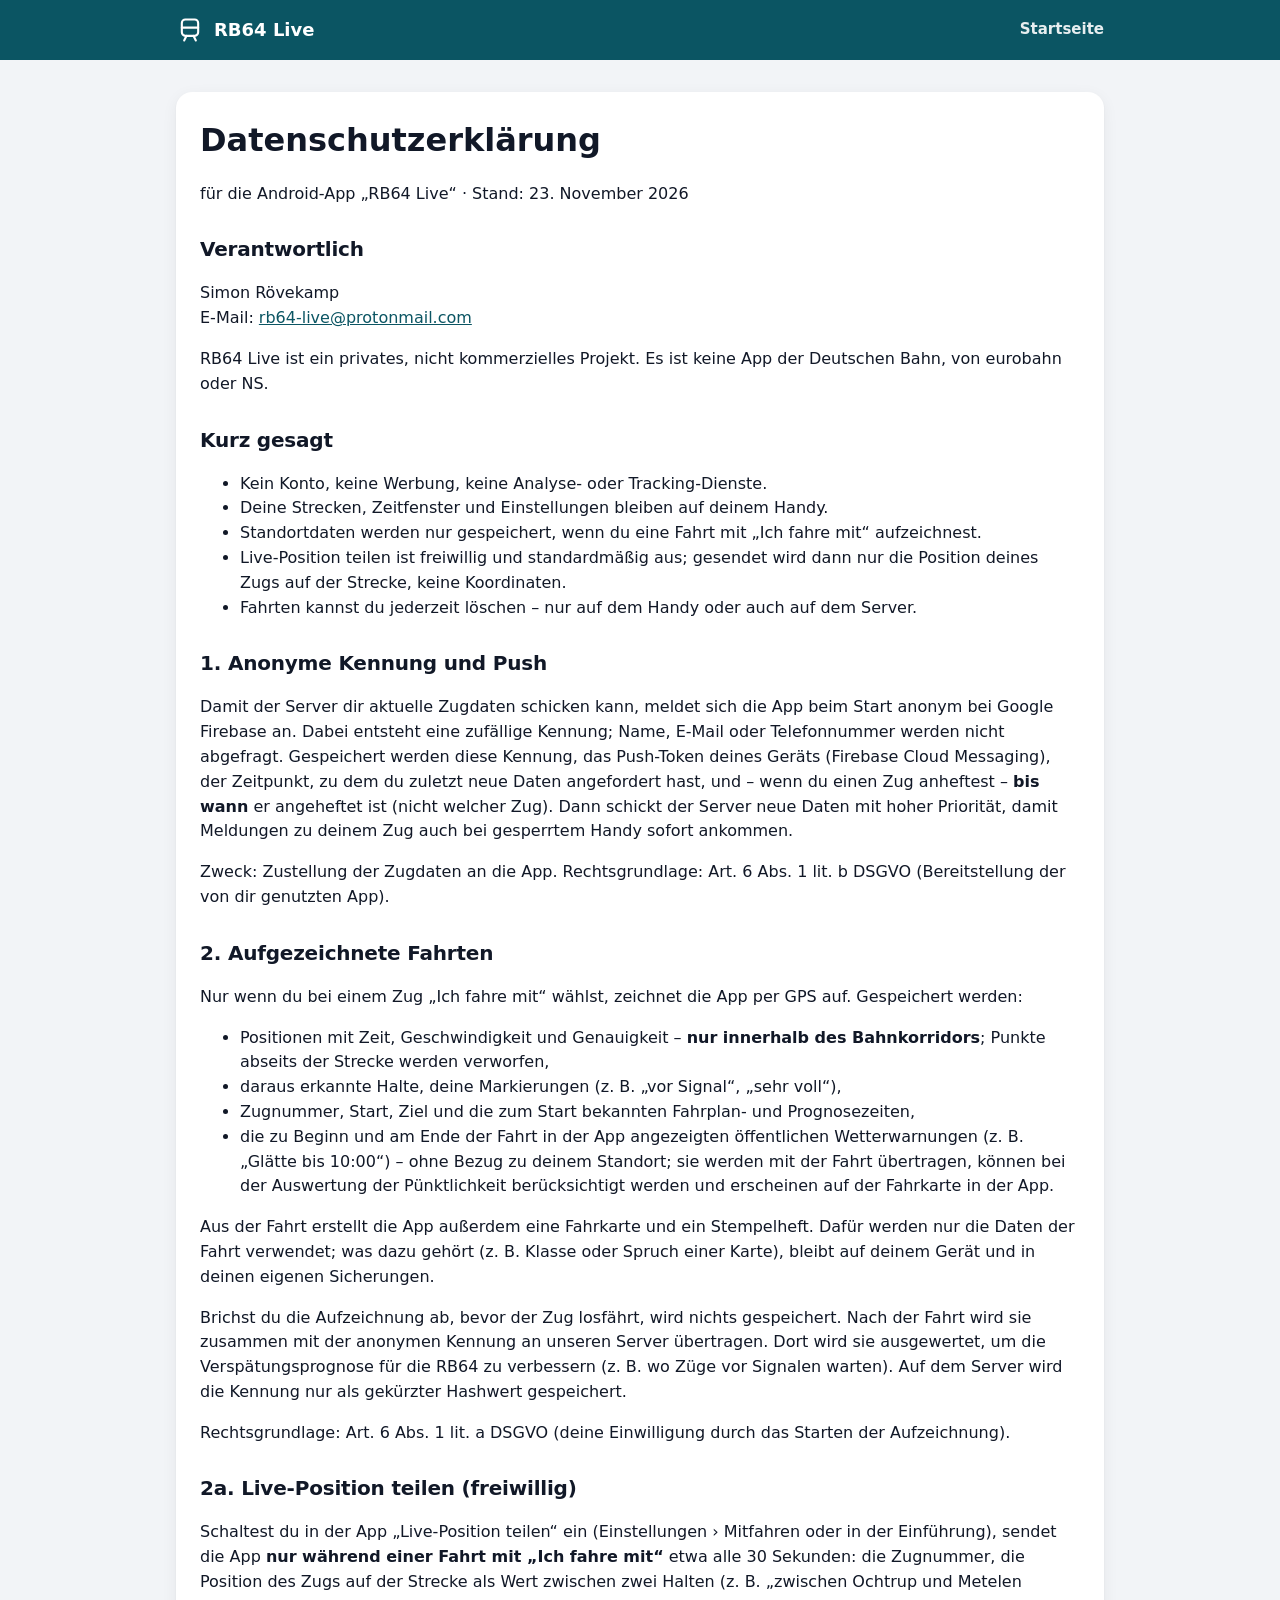
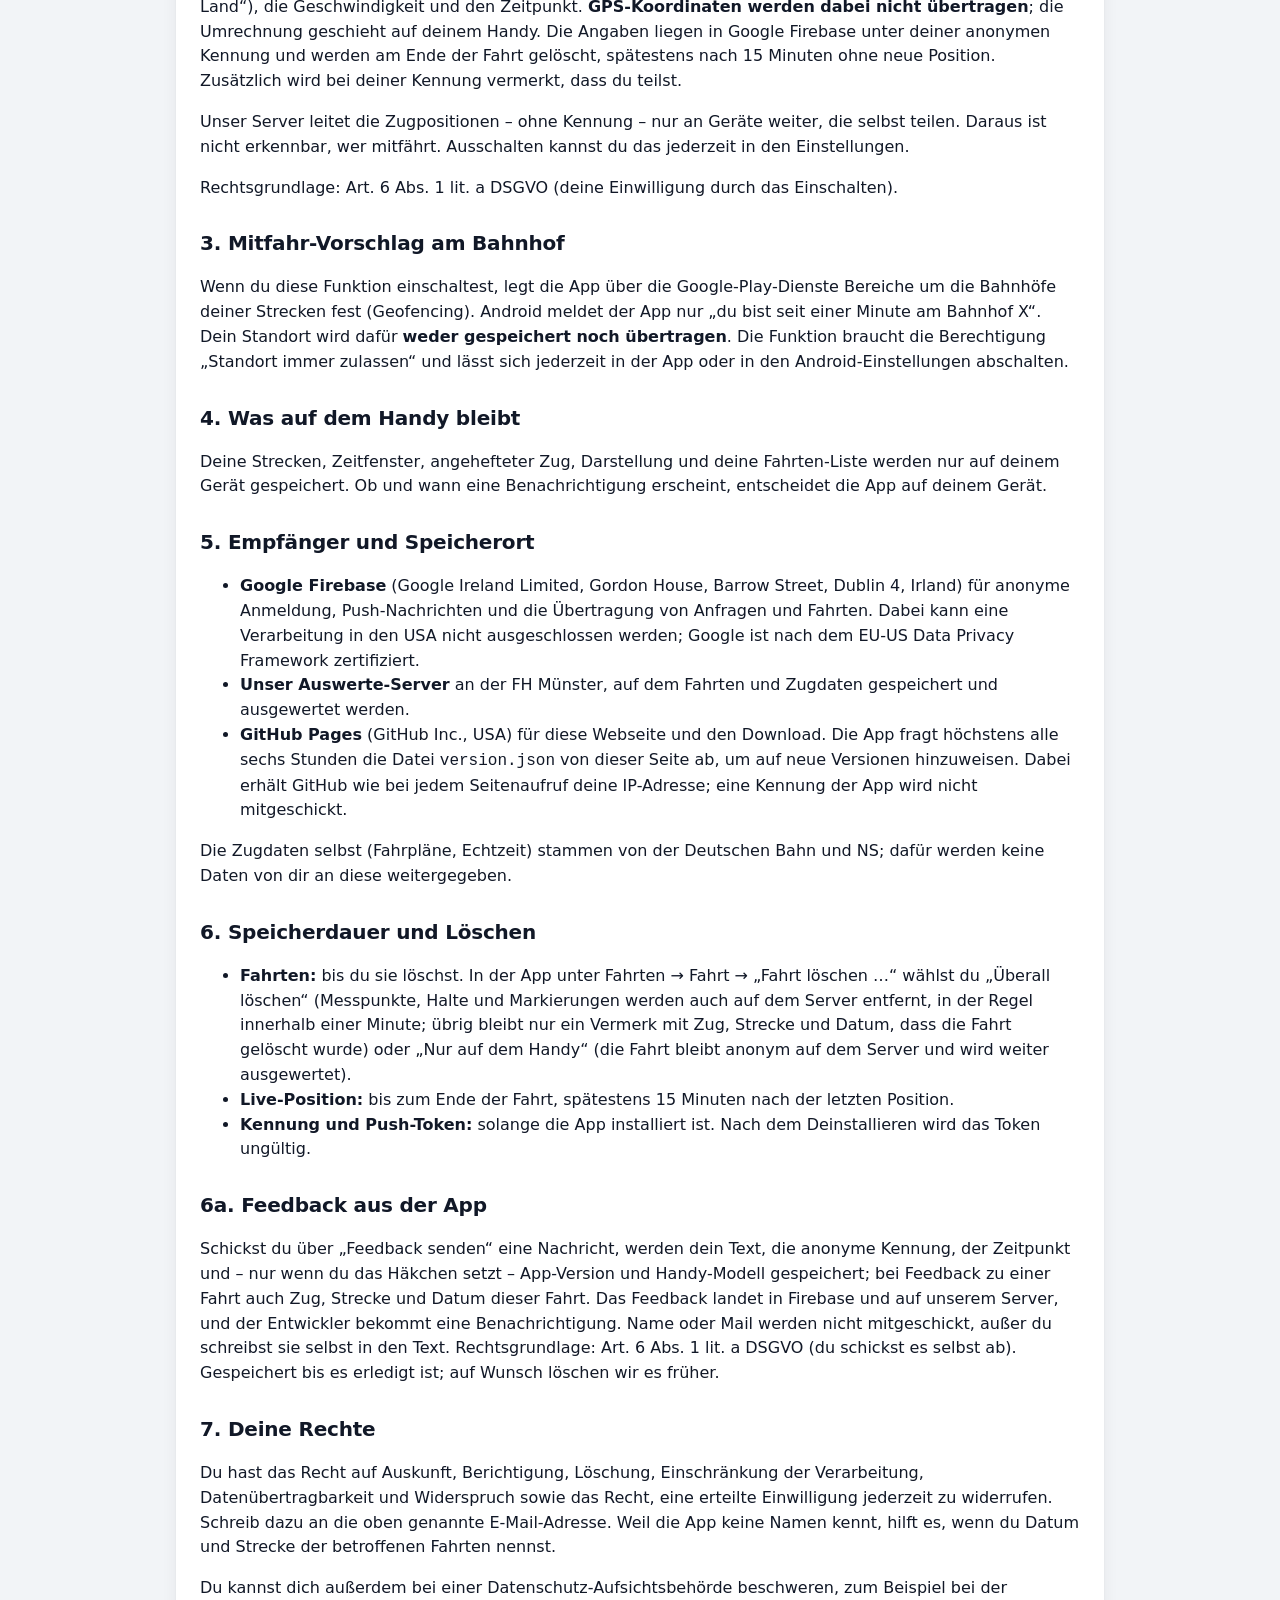
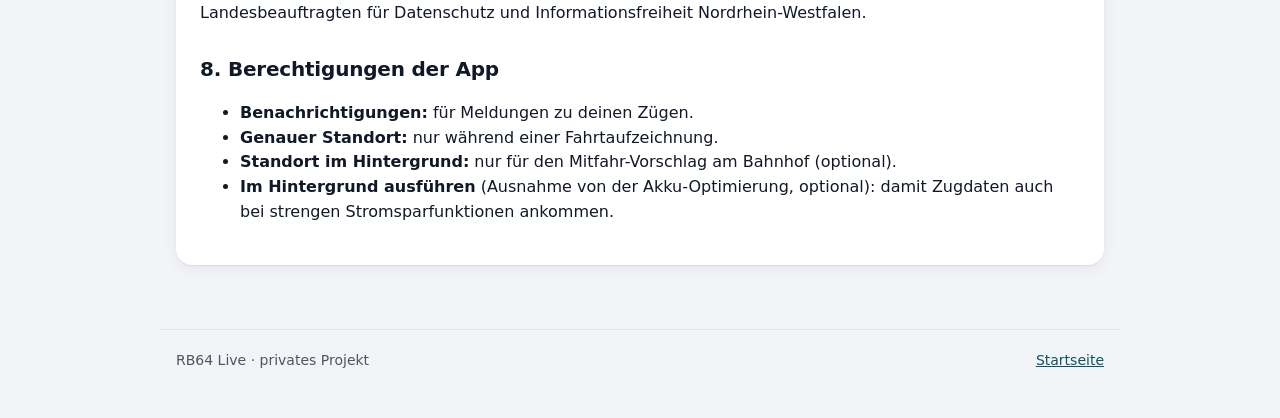
==== commit b15a5ba2: "Datenschutz: angehefteter Zug (pinUntil), Wetterwarnungen bei Fahrten, Fahrkarte" ====
--- a/docs/datenschutz.html
+++ b/docs/datenschutz.html
@@ -24,7 +24,7 @@
 <main class="wrap">
   <article class="doc">
     <h1>Datenschutzerklärung</h1>
-    <p>für die Android-App „RB64 Live“ · Stand: 20. November 2026</p>
+    <p>für die Android-App „RB64 Live“ · Stand: 23. November 2026</p>
 
     <h2>Verantwortlich</h2>
     <p>Simon Rövekamp<br>
@@ -43,8 +43,10 @@
     <h2>1. Anonyme Kennung und Push</h2>
     <p>Damit der Server dir aktuelle Zugdaten schicken kann, meldet sich die App beim Start anonym bei Google Firebase an.
       Dabei entsteht eine zufällige Kennung; Name, E-Mail oder Telefonnummer werden nicht abgefragt.
-      Gespeichert werden diese Kennung, das Push-Token deines Geräts (Firebase Cloud Messaging) und der Zeitpunkt,
-      zu dem du zuletzt neue Daten angefordert hast.</p>
+      Gespeichert werden diese Kennung, das Push-Token deines Geräts (Firebase Cloud Messaging), der Zeitpunkt,
+      zu dem du zuletzt neue Daten angefordert hast, und – wenn du einen Zug anheftest – <strong>bis wann</strong> er angeheftet
+      ist (nicht welcher Zug). Dann schickt der Server neue Daten mit hoher Priorität, damit Meldungen zu deinem Zug auch bei
+      gesperrtem Handy sofort ankommen.</p>
     <p>Zweck: Zustellung der Zugdaten an die App. Rechtsgrundlage: Art. 6 Abs. 1 lit. b DSGVO (Bereitstellung der von dir genutzten App).</p>
 
     <h2>2. Aufgezeichnete Fahrten</h2>
@@ -52,8 +54,13 @@
     <ul>
       <li>Positionen mit Zeit, Geschwindigkeit und Genauigkeit – <strong>nur innerhalb des Bahnkorridors</strong>; Punkte abseits der Strecke werden verworfen,</li>
       <li>daraus erkannte Halte, deine Markierungen (z. B. „vor Signal“, „sehr voll“),</li>
-      <li>Zugnummer, Start, Ziel und die zum Start bekannten Fahrplan- und Prognosezeiten.</li>
+      <li>Zugnummer, Start, Ziel und die zum Start bekannten Fahrplan- und Prognosezeiten,</li>
+      <li>die zu Beginn und am Ende der Fahrt in der App angezeigten öffentlichen Wetterwarnungen (z. B. „Glätte bis 10:00“) –
+        ohne Bezug zu deinem Standort; sie werden mit der Fahrt übertragen, können bei der Auswertung der Pünktlichkeit
+        berücksichtigt werden und erscheinen auf der Fahrkarte in der App.</li>
     </ul>
+    <p>Aus der Fahrt erstellt die App außerdem eine Fahrkarte und ein Stempelheft. Dafür werden nur die Daten der Fahrt verwendet;
+      was dazu gehört (z. B. Klasse oder Spruch einer Karte), bleibt auf deinem Gerät und in deinen eigenen Sicherungen.</p>
     <p>Brichst du die Aufzeichnung ab, bevor der Zug losfährt, wird nichts gespeichert. Nach der Fahrt wird sie zusammen mit
       der anonymen Kennung an unseren Server übertragen. Dort wird sie ausgewertet, um die Verspätungsprognose für die RB64 zu
       verbessern (z. B. wo Züge vor Signalen warten). Auf dem Server wird die Kennung nur als gekürzter Hashwert gespeichert.</p>
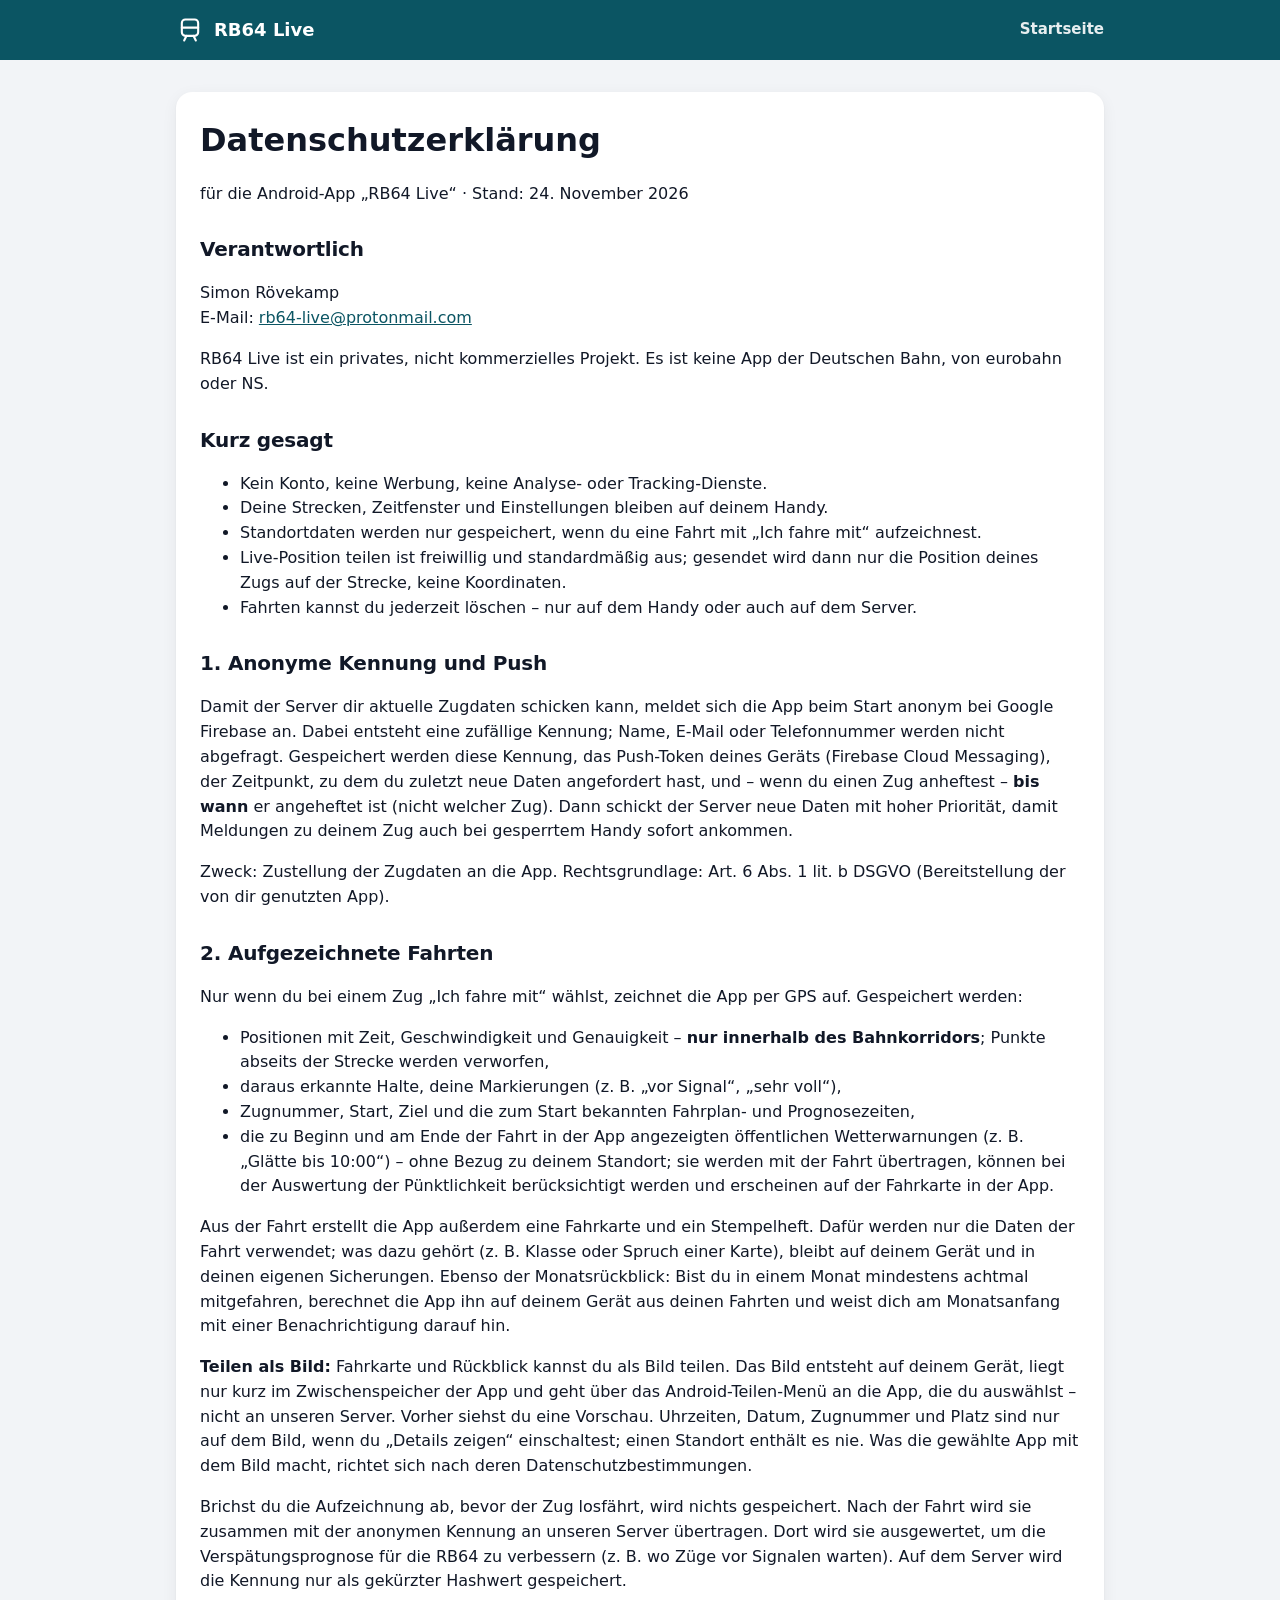
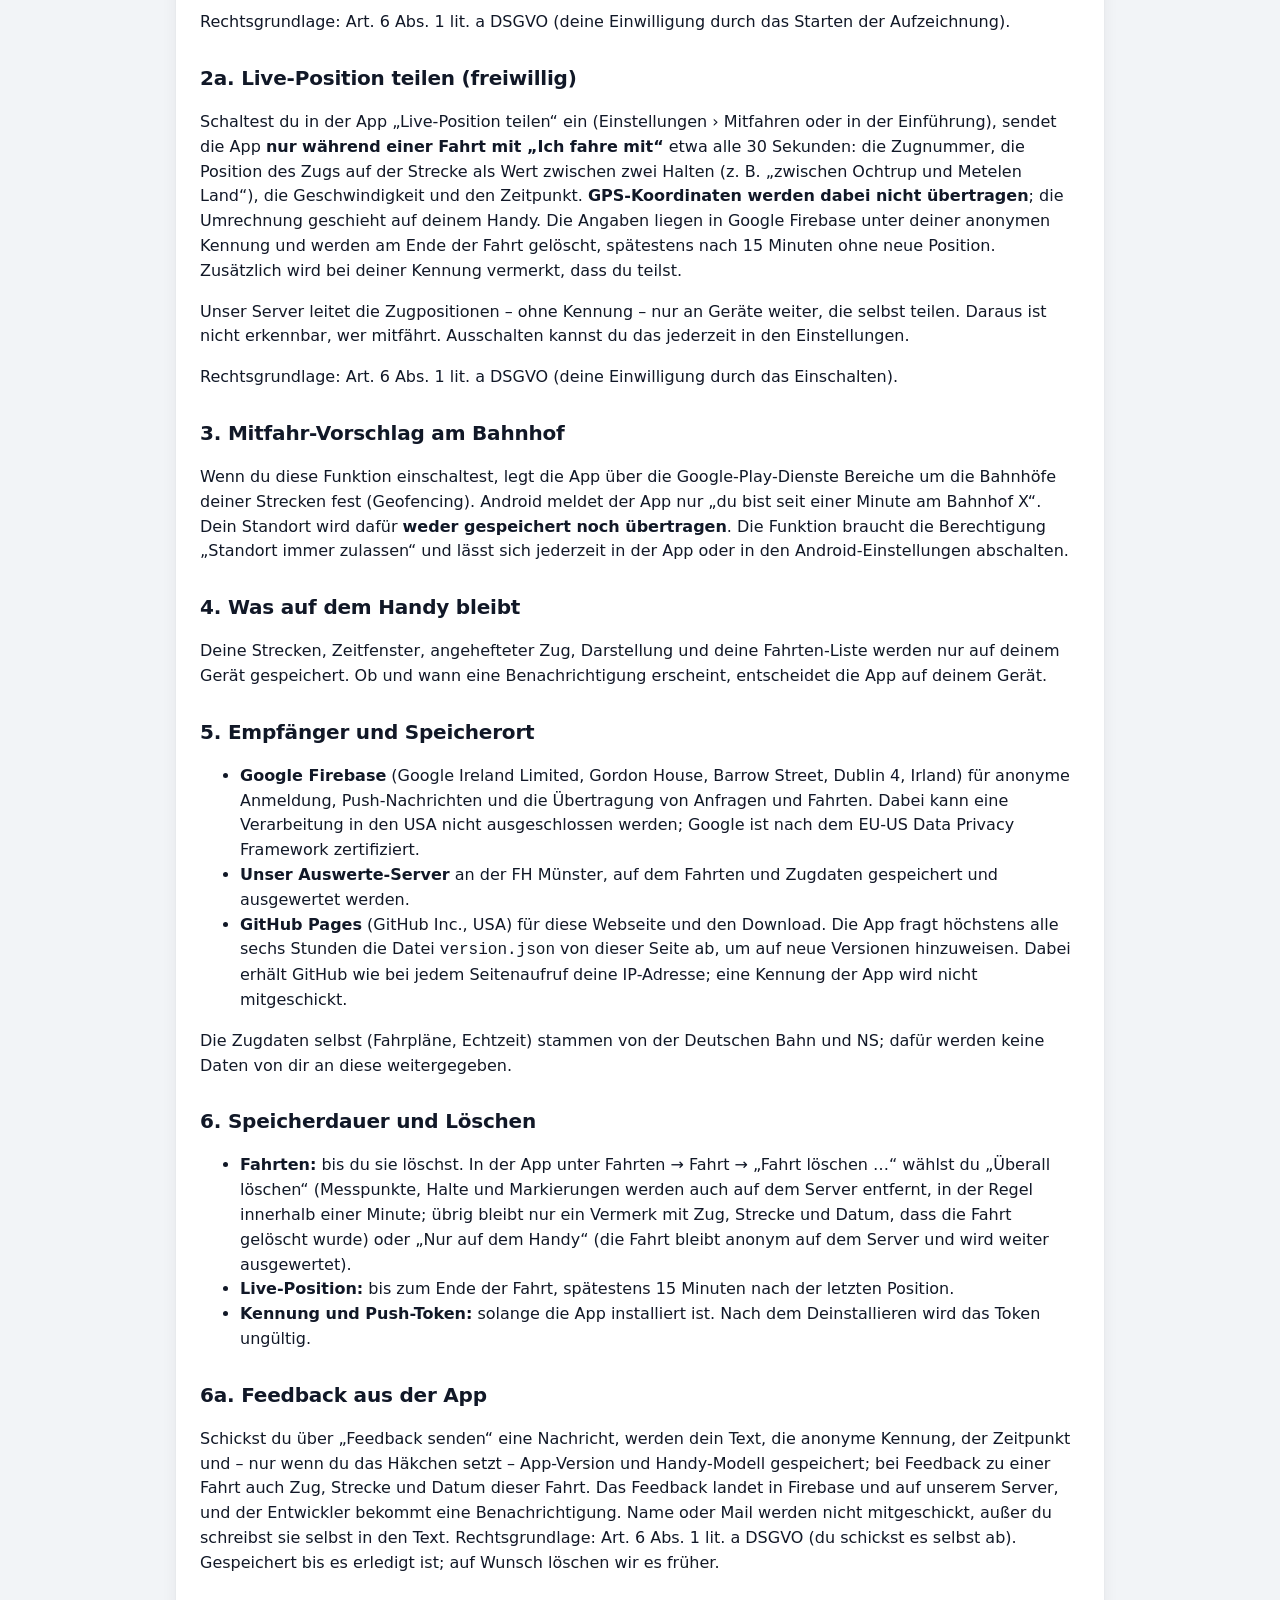
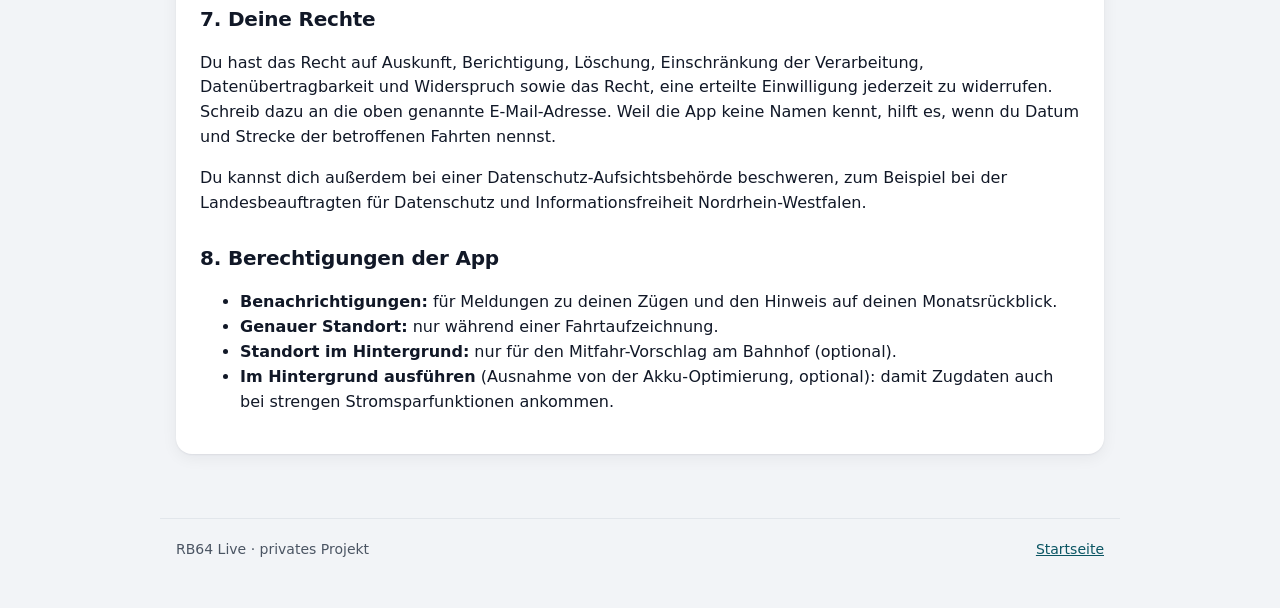
==== commit 80a166e3: "Datenschutz: Monatsrueckblick und Teilen als Bild" ====
--- a/docs/datenschutz.html
+++ b/docs/datenschutz.html
@@ -24,7 +24,7 @@
 <main class="wrap">
   <article class="doc">
     <h1>Datenschutzerklärung</h1>
-    <p>für die Android-App „RB64 Live“ · Stand: 23. November 2026</p>
+    <p>für die Android-App „RB64 Live“ · Stand: 24. November 2026</p>
 
     <h2>Verantwortlich</h2>
     <p>Simon Rövekamp<br>
@@ -60,7 +60,14 @@
         berücksichtigt werden und erscheinen auf der Fahrkarte in der App.</li>
     </ul>
     <p>Aus der Fahrt erstellt die App außerdem eine Fahrkarte und ein Stempelheft. Dafür werden nur die Daten der Fahrt verwendet;
-      was dazu gehört (z. B. Klasse oder Spruch einer Karte), bleibt auf deinem Gerät und in deinen eigenen Sicherungen.</p>
+      was dazu gehört (z. B. Klasse oder Spruch einer Karte), bleibt auf deinem Gerät und in deinen eigenen Sicherungen.
+      Ebenso der Monatsrückblick: Bist du in einem Monat mindestens achtmal mitgefahren, berechnet die App ihn auf deinem Gerät
+      aus deinen Fahrten und weist dich am Monatsanfang mit einer Benachrichtigung darauf hin.</p>
+    <p><strong>Teilen als Bild:</strong> Fahrkarte und Rückblick kannst du als Bild teilen. Das Bild entsteht auf deinem Gerät,
+      liegt nur kurz im Zwischenspeicher der App und geht über das Android-Teilen-Menü an die App, die du auswählst – nicht an
+      unseren Server. Vorher siehst du eine Vorschau. Uhrzeiten, Datum, Zugnummer und Platz sind nur auf dem Bild, wenn du
+      „Details zeigen“ einschaltest; einen Standort enthält es nie. Was die gewählte App mit dem Bild macht, richtet sich nach deren
+      Datenschutzbestimmungen.</p>
     <p>Brichst du die Aufzeichnung ab, bevor der Zug losfährt, wird nichts gespeichert. Nach der Fahrt wird sie zusammen mit
       der anonymen Kennung an unseren Server übertragen. Dort wird sie ausgewertet, um die Verspätungsprognose für die RB64 zu
       verbessern (z. B. wo Züge vor Signalen warten). Auf dem Server wird die Kennung nur als gekürzter Hashwert gespeichert.</p>
@@ -125,7 +132,7 @@
 
     <h2>8. Berechtigungen der App</h2>
     <ul>
-      <li><strong>Benachrichtigungen:</strong> für Meldungen zu deinen Zügen.</li>
+      <li><strong>Benachrichtigungen:</strong> für Meldungen zu deinen Zügen und den Hinweis auf deinen Monatsrückblick.</li>
       <li><strong>Genauer Standort:</strong> nur während einer Fahrtaufzeichnung.</li>
       <li><strong>Standort im Hintergrund:</strong> nur für den Mitfahr-Vorschlag am Bahnhof (optional).</li>
       <li><strong>Im Hintergrund ausführen</strong> (Ausnahme von der Akku-Optimierung, optional): damit Zugdaten auch bei
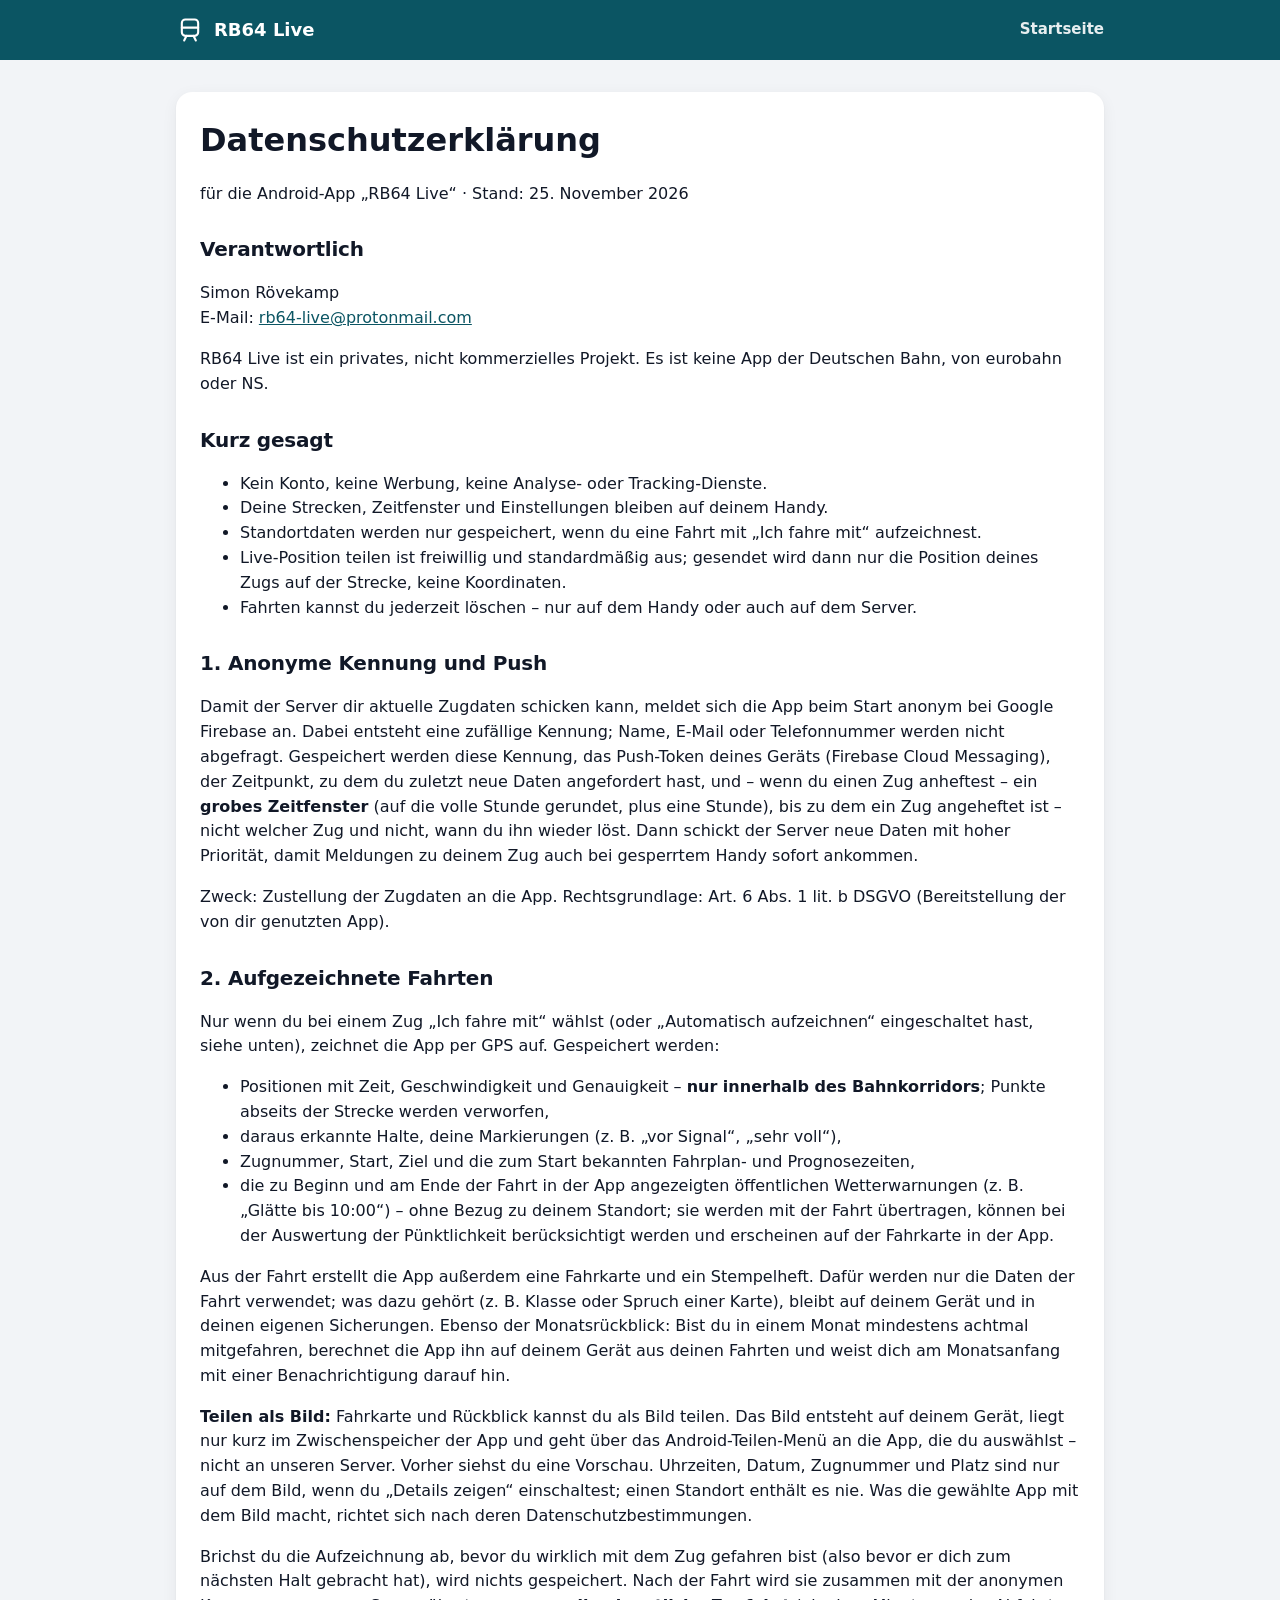
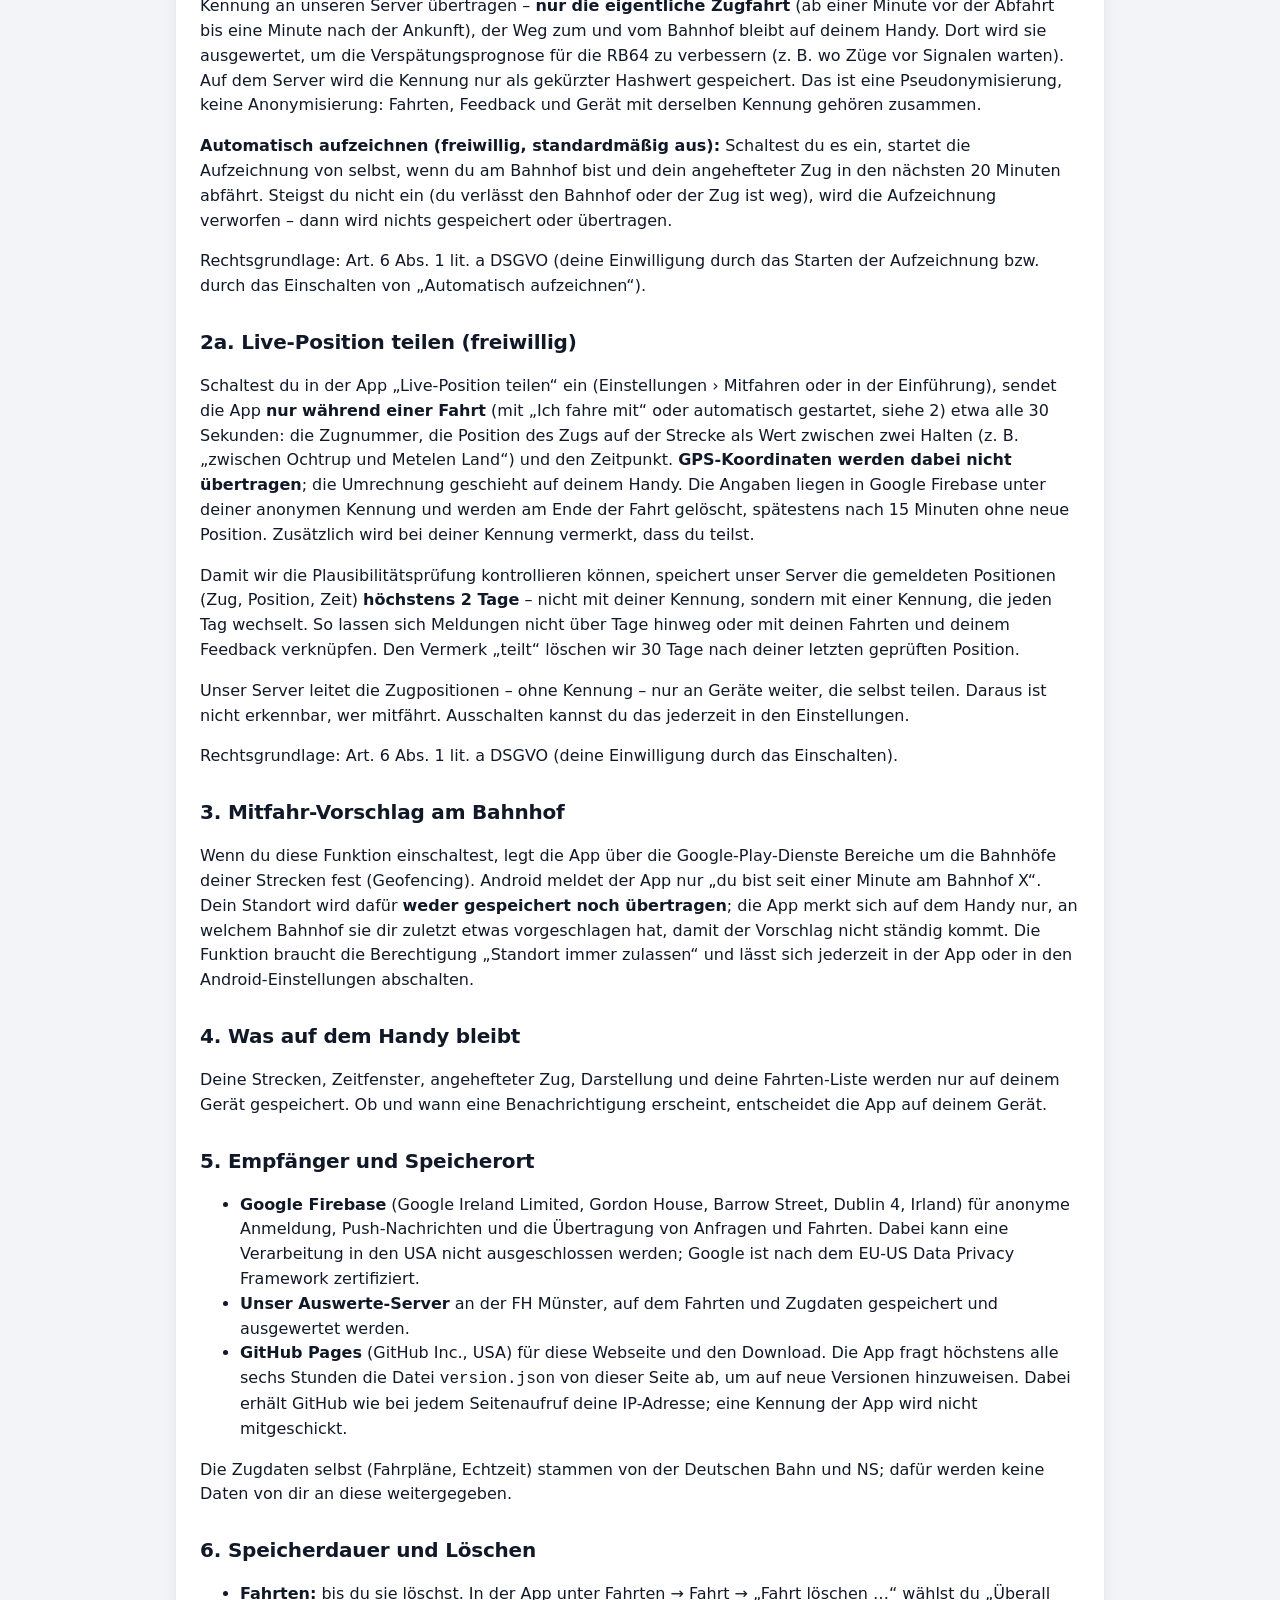
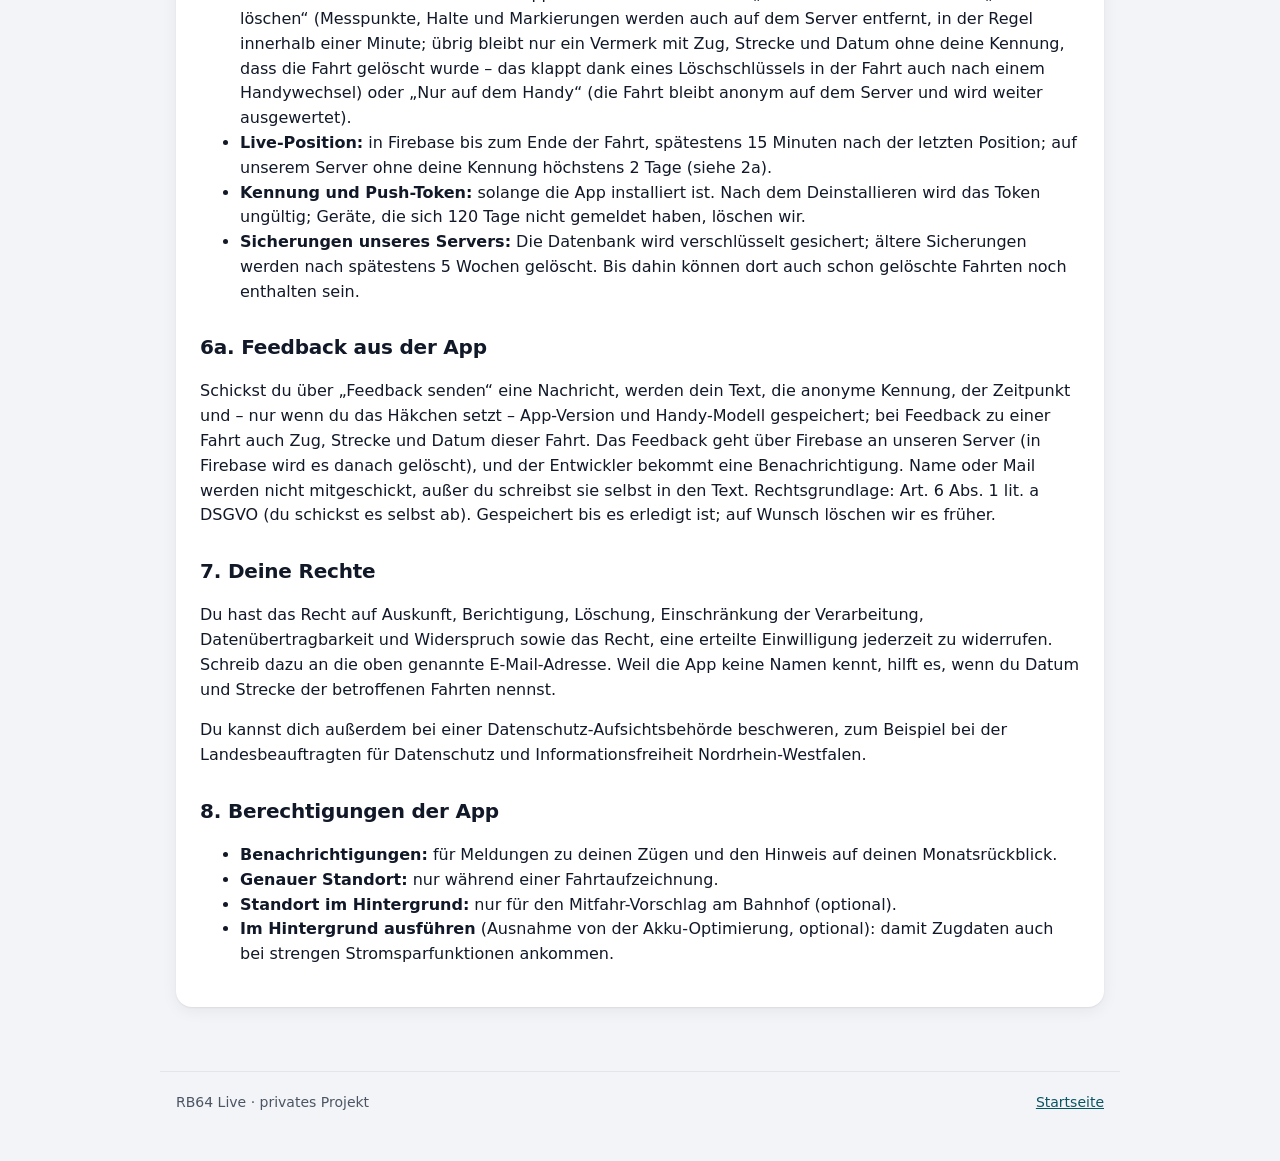
==== commit 135ef5a1: "Datenschutz: Autostart, gekuerzte Spur, Live-Protokoll, Anheft-Fenster, Loeschschluessel" ====
--- a/docs/datenschutz.html
+++ b/docs/datenschutz.html
@@ -24,7 +24,7 @@
 <main class="wrap">
   <article class="doc">
     <h1>Datenschutzerklärung</h1>
-    <p>für die Android-App „RB64 Live“ · Stand: 24. November 2026</p>
+    <p>für die Android-App „RB64 Live“ · Stand: 25. November 2026</p>
 
     <h2>Verantwortlich</h2>
     <p>Simon Rövekamp<br>
@@ -44,13 +44,14 @@
     <p>Damit der Server dir aktuelle Zugdaten schicken kann, meldet sich die App beim Start anonym bei Google Firebase an.
       Dabei entsteht eine zufällige Kennung; Name, E-Mail oder Telefonnummer werden nicht abgefragt.
       Gespeichert werden diese Kennung, das Push-Token deines Geräts (Firebase Cloud Messaging), der Zeitpunkt,
-      zu dem du zuletzt neue Daten angefordert hast, und – wenn du einen Zug anheftest – <strong>bis wann</strong> er angeheftet
-      ist (nicht welcher Zug). Dann schickt der Server neue Daten mit hoher Priorität, damit Meldungen zu deinem Zug auch bei
+      zu dem du zuletzt neue Daten angefordert hast, und – wenn du einen Zug anheftest – ein <strong>grobes Zeitfenster</strong>
+      (auf die volle Stunde gerundet, plus eine Stunde), bis zu dem ein Zug angeheftet ist – nicht welcher Zug und nicht, wann
+      du ihn wieder löst. Dann schickt der Server neue Daten mit hoher Priorität, damit Meldungen zu deinem Zug auch bei
       gesperrtem Handy sofort ankommen.</p>
     <p>Zweck: Zustellung der Zugdaten an die App. Rechtsgrundlage: Art. 6 Abs. 1 lit. b DSGVO (Bereitstellung der von dir genutzten App).</p>
 
     <h2>2. Aufgezeichnete Fahrten</h2>
-    <p>Nur wenn du bei einem Zug „Ich fahre mit“ wählst, zeichnet die App per GPS auf. Gespeichert werden:</p>
+    <p>Nur wenn du bei einem Zug „Ich fahre mit“ wählst (oder „Automatisch aufzeichnen“ eingeschaltet hast, siehe unten), zeichnet die App per GPS auf. Gespeichert werden:</p>
     <ul>
       <li>Positionen mit Zeit, Geschwindigkeit und Genauigkeit – <strong>nur innerhalb des Bahnkorridors</strong>; Punkte abseits der Strecke werden verworfen,</li>
       <li>daraus erkannte Halte, deine Markierungen (z. B. „vor Signal“, „sehr voll“),</li>
@@ -68,18 +69,28 @@
       unseren Server. Vorher siehst du eine Vorschau. Uhrzeiten, Datum, Zugnummer und Platz sind nur auf dem Bild, wenn du
       „Details zeigen“ einschaltest; einen Standort enthält es nie. Was die gewählte App mit dem Bild macht, richtet sich nach deren
       Datenschutzbestimmungen.</p>
-    <p>Brichst du die Aufzeichnung ab, bevor der Zug losfährt, wird nichts gespeichert. Nach der Fahrt wird sie zusammen mit
-      der anonymen Kennung an unseren Server übertragen. Dort wird sie ausgewertet, um die Verspätungsprognose für die RB64 zu
-      verbessern (z. B. wo Züge vor Signalen warten). Auf dem Server wird die Kennung nur als gekürzter Hashwert gespeichert.</p>
-    <p>Rechtsgrundlage: Art. 6 Abs. 1 lit. a DSGVO (deine Einwilligung durch das Starten der Aufzeichnung).</p>
+    <p>Brichst du die Aufzeichnung ab, bevor du wirklich mit dem Zug gefahren bist (also bevor er dich zum nächsten Halt
+      gebracht hat), wird nichts gespeichert. Nach der Fahrt wird sie zusammen mit der anonymen Kennung an unseren Server
+      übertragen – <strong>nur die eigentliche Zugfahrt</strong> (ab einer Minute vor der Abfahrt bis eine Minute nach der Ankunft),
+      der Weg zum und vom Bahnhof bleibt auf deinem Handy. Dort wird sie ausgewertet, um die Verspätungsprognose für die RB64 zu
+      verbessern (z. B. wo Züge vor Signalen warten). Auf dem Server wird die Kennung nur als gekürzter Hashwert gespeichert.
+      Das ist eine Pseudonymisierung, keine Anonymisierung: Fahrten, Feedback und Gerät mit derselben Kennung gehören zusammen.</p>
+    <p><strong>Automatisch aufzeichnen (freiwillig, standardmäßig aus):</strong> Schaltest du es ein, startet die Aufzeichnung
+      von selbst, wenn du am Bahnhof bist und dein angehefteter Zug in den nächsten 20 Minuten abfährt. Steigst du nicht ein
+      (du verlässt den Bahnhof oder der Zug ist weg), wird die Aufzeichnung verworfen – dann wird nichts gespeichert oder übertragen.</p>
+    <p>Rechtsgrundlage: Art. 6 Abs. 1 lit. a DSGVO (deine Einwilligung durch das Starten der Aufzeichnung bzw. durch das
+      Einschalten von „Automatisch aufzeichnen“).</p>
 
     <h2>2a. Live-Position teilen (freiwillig)</h2>
     <p>Schaltest du in der App „Live-Position teilen“ ein (Einstellungen › Mitfahren oder in der Einführung), sendet die App
-      <strong>nur während einer Fahrt mit „Ich fahre mit“</strong> etwa alle 30 Sekunden: die Zugnummer, die Position des
-      Zugs auf der Strecke als Wert zwischen zwei Halten (z. B. „zwischen Ochtrup und Metelen Land“), die Geschwindigkeit und
-      den Zeitpunkt. <strong>GPS-Koordinaten werden dabei nicht übertragen</strong>; die Umrechnung geschieht auf deinem Handy.
+      <strong>nur während einer Fahrt</strong> (mit „Ich fahre mit“ oder automatisch gestartet, siehe 2) etwa alle 30 Sekunden: die Zugnummer, die Position des
+      Zugs auf der Strecke als Wert zwischen zwei Halten (z. B. „zwischen Ochtrup und Metelen Land“) und den Zeitpunkt. <strong>GPS-Koordinaten werden dabei nicht übertragen</strong>; die Umrechnung geschieht auf deinem Handy.
       Die Angaben liegen in Google Firebase unter deiner anonymen Kennung und werden am Ende der Fahrt gelöscht, spätestens nach
       15 Minuten ohne neue Position. Zusätzlich wird bei deiner Kennung vermerkt, dass du teilst.</p>
+    <p>Damit wir die Plausibilitätsprüfung kontrollieren können, speichert unser Server die gemeldeten Positionen
+      (Zug, Position, Zeit) <strong>höchstens 2 Tage</strong> – nicht mit deiner Kennung, sondern mit einer Kennung, die
+      jeden Tag wechselt. So lassen sich Meldungen nicht über Tage hinweg oder mit deinen Fahrten und deinem Feedback verknüpfen.
+      Den Vermerk „teilt“ löschen wir 30 Tage nach deiner letzten geprüften Position.</p>
     <p>Unser Server leitet die Zugpositionen – ohne Kennung – nur an Geräte weiter, die selbst teilen. Daraus ist nicht
       erkennbar, wer mitfährt. Ausschalten kannst du das jederzeit in den Einstellungen.</p>
     <p>Rechtsgrundlage: Art. 6 Abs. 1 lit. a DSGVO (deine Einwilligung durch das Einschalten).</p>
@@ -87,7 +98,8 @@
     <h2>3. Mitfahr-Vorschlag am Bahnhof</h2>
     <p>Wenn du diese Funktion einschaltest, legt die App über die Google-Play-Dienste Bereiche um die Bahnhöfe deiner Strecken
       fest (Geofencing). Android meldet der App nur „du bist seit einer Minute am Bahnhof X“. Dein Standort wird dafür
-      <strong>weder gespeichert noch übertragen</strong>. Die Funktion braucht die Berechtigung „Standort immer zulassen“
+      <strong>weder gespeichert noch übertragen</strong>; die App merkt sich auf dem Handy nur, an welchem Bahnhof sie dir
+      zuletzt etwas vorgeschlagen hat, damit der Vorschlag nicht ständig kommt. Die Funktion braucht die Berechtigung „Standort immer zulassen“
       und lässt sich jederzeit in der App oder in den Android-Einstellungen abschalten.</p>
 
     <h2>4. Was auf dem Handy bleibt</h2>
@@ -110,16 +122,22 @@
     <ul>
       <li><strong>Fahrten:</strong> bis du sie löschst. In der App unter Fahrten → Fahrt → „Fahrt löschen …“ wählst du
         „Überall löschen“ (Messpunkte, Halte und Markierungen werden auch auf dem Server entfernt, in der Regel innerhalb
-        einer Minute; übrig bleibt nur ein Vermerk mit Zug, Strecke und Datum, dass die Fahrt gelöscht wurde) oder
+        einer Minute; übrig bleibt nur ein Vermerk mit Zug, Strecke und Datum ohne deine Kennung, dass die Fahrt gelöscht
+        wurde – das klappt dank eines Löschschlüssels in der Fahrt auch nach einem Handywechsel) oder
         „Nur auf dem Handy“ (die Fahrt bleibt anonym auf dem Server und wird weiter ausgewertet).</li>
-      <li><strong>Live-Position:</strong> bis zum Ende der Fahrt, spätestens 15 Minuten nach der letzten Position.</li>
-      <li><strong>Kennung und Push-Token:</strong> solange die App installiert ist. Nach dem Deinstallieren wird das Token ungültig.</li>
+      <li><strong>Live-Position:</strong> in Firebase bis zum Ende der Fahrt, spätestens 15 Minuten nach der letzten Position;
+        auf unserem Server ohne deine Kennung höchstens 2 Tage (siehe 2a).</li>
+      <li><strong>Kennung und Push-Token:</strong> solange die App installiert ist. Nach dem Deinstallieren wird das Token ungültig;
+        Geräte, die sich 120 Tage nicht gemeldet haben, löschen wir.</li>
+      <li><strong>Sicherungen unseres Servers:</strong> Die Datenbank wird verschlüsselt gesichert; ältere Sicherungen werden nach
+        spätestens 5 Wochen gelöscht. Bis dahin können dort auch schon gelöschte Fahrten noch enthalten sein.</li>
     </ul>
 
     <h2>6a. Feedback aus der App</h2>
     <p>Schickst du über „Feedback senden“ eine Nachricht, werden dein Text, die anonyme Kennung, der Zeitpunkt und – nur wenn
       du das Häkchen setzt – App-Version und Handy-Modell gespeichert; bei Feedback zu einer Fahrt auch Zug, Strecke und Datum
-      dieser Fahrt. Das Feedback landet in Firebase und auf unserem Server, und der Entwickler bekommt eine Benachrichtigung.
+      dieser Fahrt. Das Feedback geht über Firebase an unseren Server (in Firebase wird es danach gelöscht), und der Entwickler
+      bekommt eine Benachrichtigung.
       Name oder Mail werden nicht mitgeschickt, außer du schreibst sie selbst in den Text. Rechtsgrundlage: Art. 6 Abs. 1
       lit. a DSGVO (du schickst es selbst ab). Gespeichert bis es erledigt ist; auf Wunsch löschen wir es früher.</p>
 
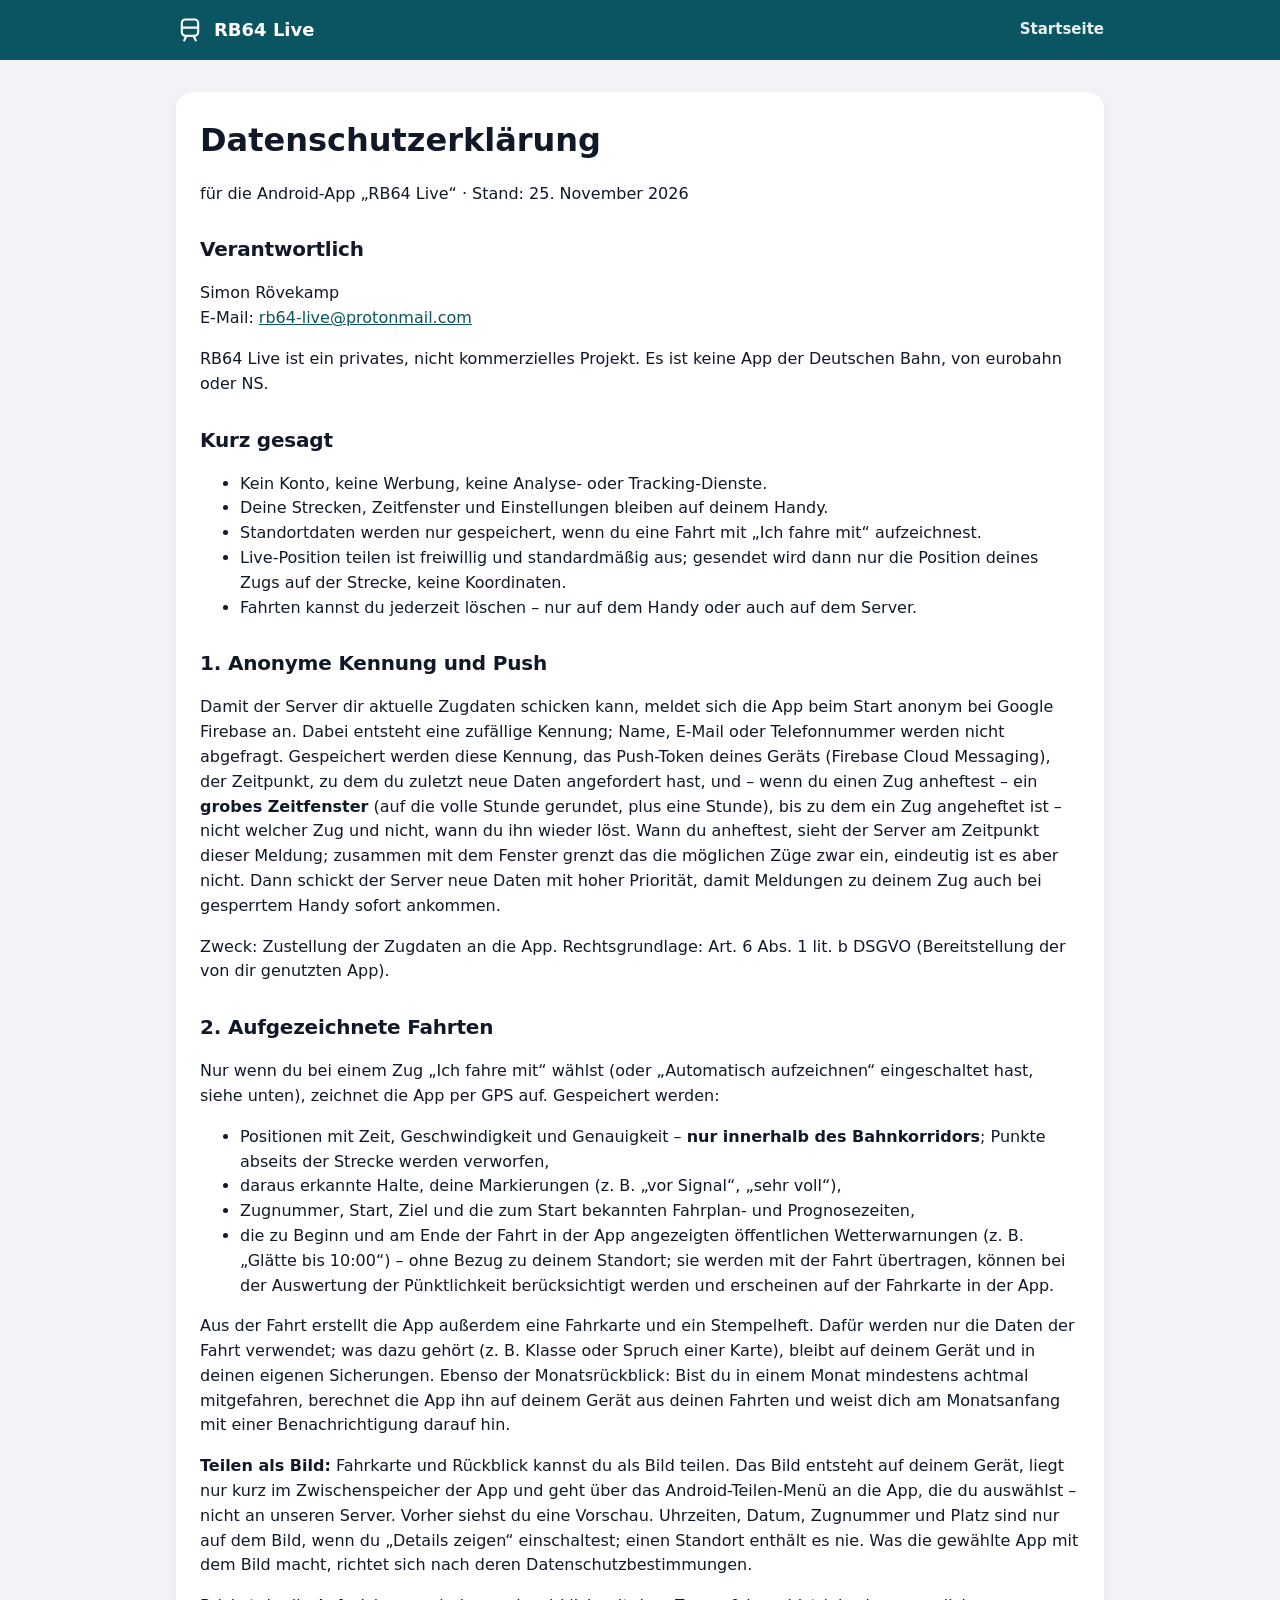
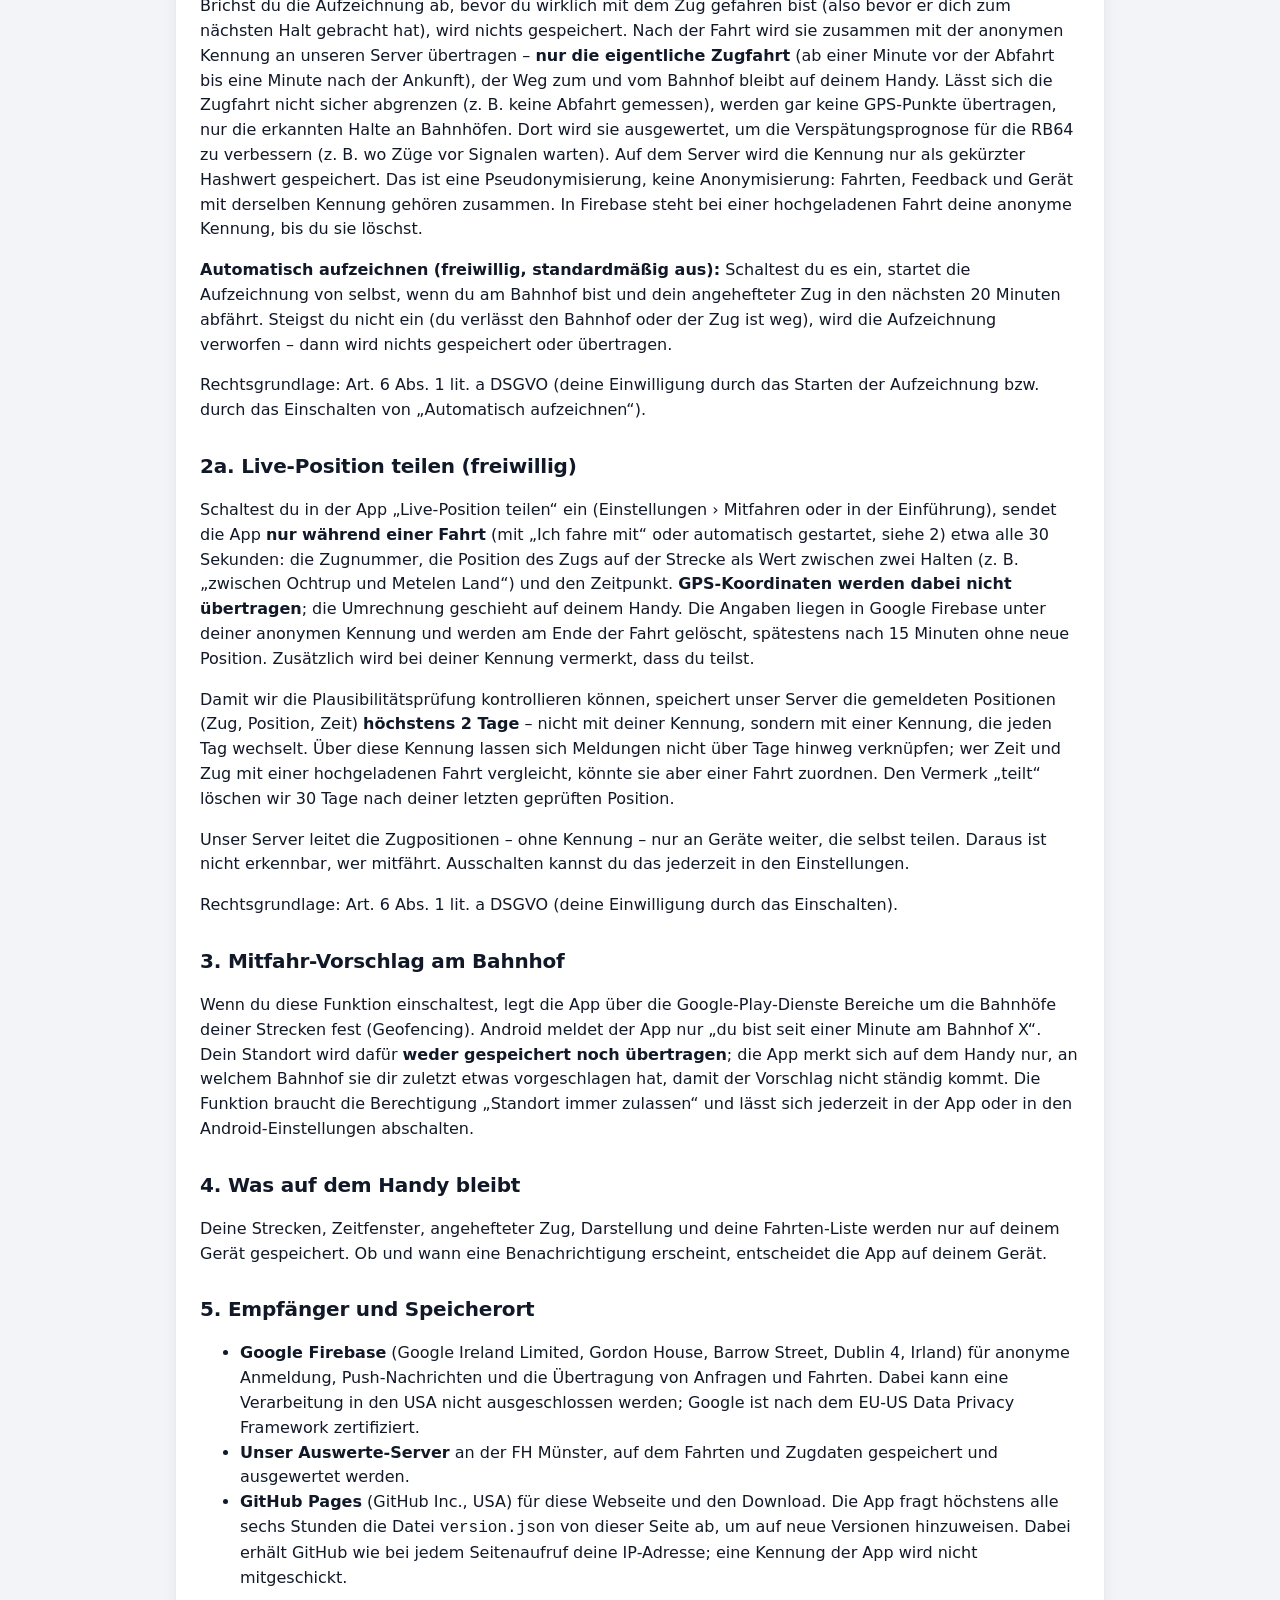
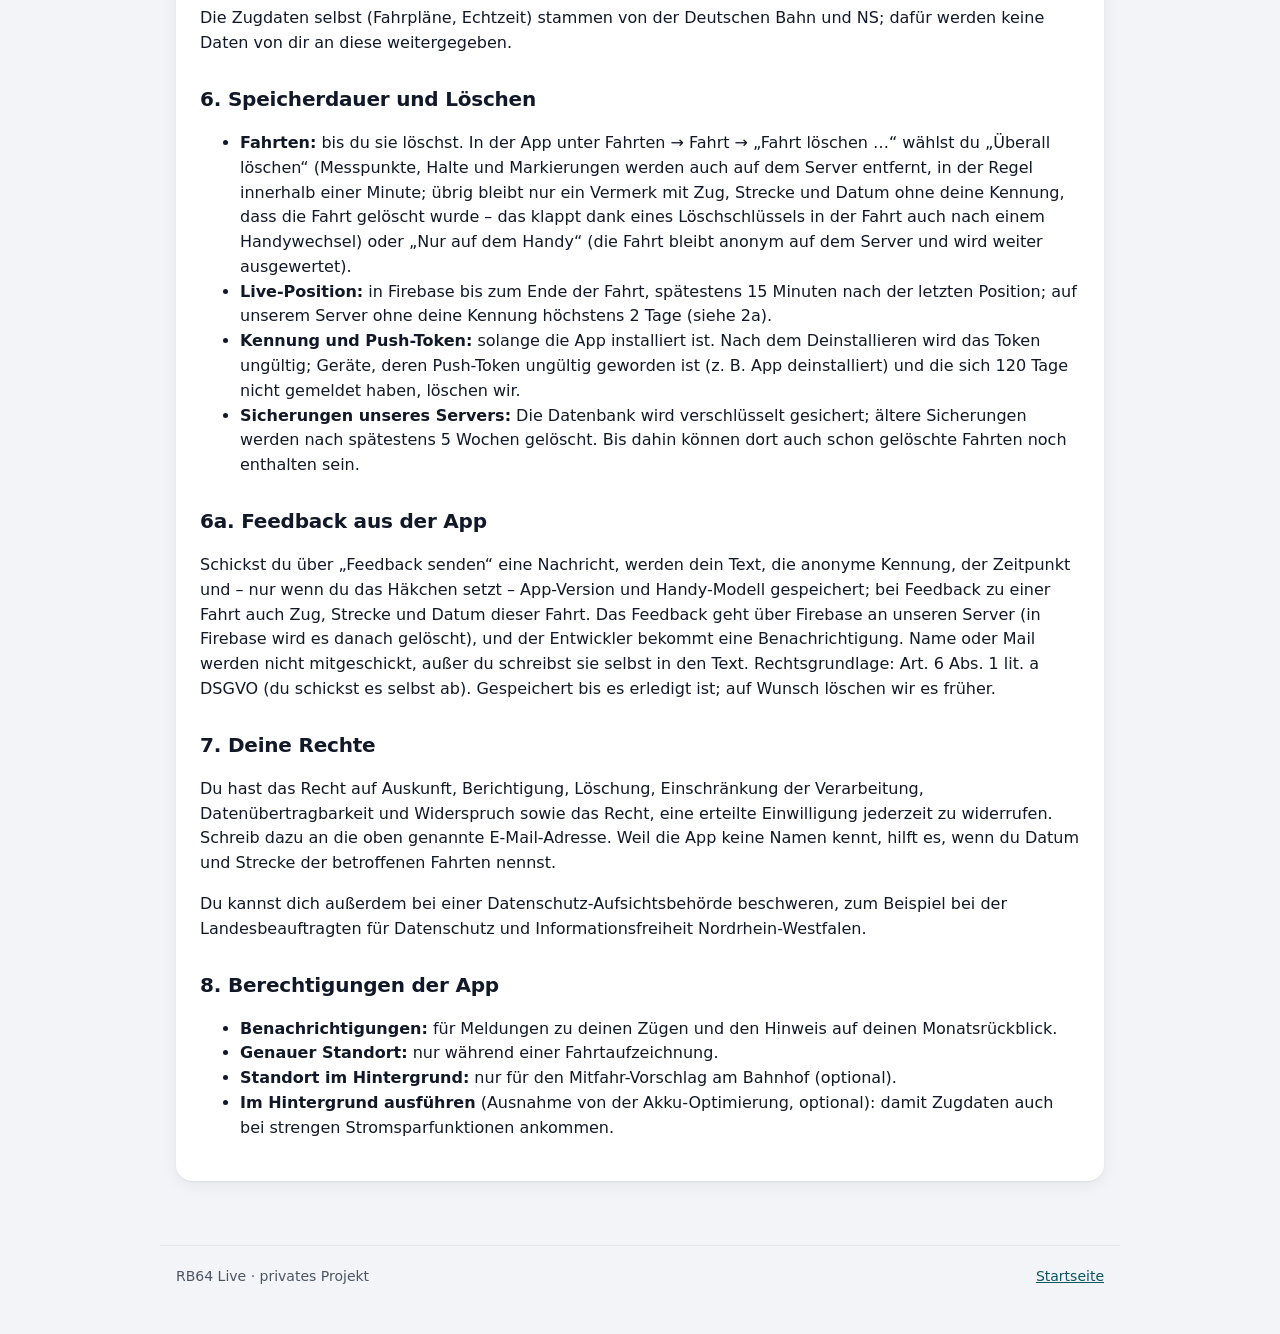
==== commit 8d33dca8: "Datenschutz: Anheft-Zeitpunkt, Spur ohne Abfahrt, Kennung in Firebase, Verknuepfbarkeit, Geraete-Auf" ====
--- a/docs/datenschutz.html
+++ b/docs/datenschutz.html
@@ -46,7 +46,8 @@
       Gespeichert werden diese Kennung, das Push-Token deines Geräts (Firebase Cloud Messaging), der Zeitpunkt,
       zu dem du zuletzt neue Daten angefordert hast, und – wenn du einen Zug anheftest – ein <strong>grobes Zeitfenster</strong>
       (auf die volle Stunde gerundet, plus eine Stunde), bis zu dem ein Zug angeheftet ist – nicht welcher Zug und nicht, wann
-      du ihn wieder löst. Dann schickt der Server neue Daten mit hoher Priorität, damit Meldungen zu deinem Zug auch bei
+      du ihn wieder löst. Wann du anheftest, sieht der Server am Zeitpunkt dieser Meldung; zusammen mit dem Fenster grenzt
+      das die möglichen Züge zwar ein, eindeutig ist es aber nicht. Dann schickt der Server neue Daten mit hoher Priorität, damit Meldungen zu deinem Zug auch bei
       gesperrtem Handy sofort ankommen.</p>
     <p>Zweck: Zustellung der Zugdaten an die App. Rechtsgrundlage: Art. 6 Abs. 1 lit. b DSGVO (Bereitstellung der von dir genutzten App).</p>
 
@@ -72,9 +73,11 @@
     <p>Brichst du die Aufzeichnung ab, bevor du wirklich mit dem Zug gefahren bist (also bevor er dich zum nächsten Halt
       gebracht hat), wird nichts gespeichert. Nach der Fahrt wird sie zusammen mit der anonymen Kennung an unseren Server
       übertragen – <strong>nur die eigentliche Zugfahrt</strong> (ab einer Minute vor der Abfahrt bis eine Minute nach der Ankunft),
-      der Weg zum und vom Bahnhof bleibt auf deinem Handy. Dort wird sie ausgewertet, um die Verspätungsprognose für die RB64 zu
+      der Weg zum und vom Bahnhof bleibt auf deinem Handy. Lässt sich die Zugfahrt nicht sicher abgrenzen (z. B. keine
+      Abfahrt gemessen), werden gar keine GPS-Punkte übertragen, nur die erkannten Halte an Bahnhöfen. Dort wird sie ausgewertet, um die Verspätungsprognose für die RB64 zu
       verbessern (z. B. wo Züge vor Signalen warten). Auf dem Server wird die Kennung nur als gekürzter Hashwert gespeichert.
-      Das ist eine Pseudonymisierung, keine Anonymisierung: Fahrten, Feedback und Gerät mit derselben Kennung gehören zusammen.</p>
+      Das ist eine Pseudonymisierung, keine Anonymisierung: Fahrten, Feedback und Gerät mit derselben Kennung gehören zusammen.
+      In Firebase steht bei einer hochgeladenen Fahrt deine anonyme Kennung, bis du sie löschst.</p>
     <p><strong>Automatisch aufzeichnen (freiwillig, standardmäßig aus):</strong> Schaltest du es ein, startet die Aufzeichnung
       von selbst, wenn du am Bahnhof bist und dein angehefteter Zug in den nächsten 20 Minuten abfährt. Steigst du nicht ein
       (du verlässt den Bahnhof oder der Zug ist weg), wird die Aufzeichnung verworfen – dann wird nichts gespeichert oder übertragen.</p>
@@ -89,7 +92,8 @@
       15 Minuten ohne neue Position. Zusätzlich wird bei deiner Kennung vermerkt, dass du teilst.</p>
     <p>Damit wir die Plausibilitätsprüfung kontrollieren können, speichert unser Server die gemeldeten Positionen
       (Zug, Position, Zeit) <strong>höchstens 2 Tage</strong> – nicht mit deiner Kennung, sondern mit einer Kennung, die
-      jeden Tag wechselt. So lassen sich Meldungen nicht über Tage hinweg oder mit deinen Fahrten und deinem Feedback verknüpfen.
+      jeden Tag wechselt. Über diese Kennung lassen sich Meldungen nicht über Tage hinweg verknüpfen; wer Zeit und Zug
+      mit einer hochgeladenen Fahrt vergleicht, könnte sie aber einer Fahrt zuordnen.
       Den Vermerk „teilt“ löschen wir 30 Tage nach deiner letzten geprüften Position.</p>
     <p>Unser Server leitet die Zugpositionen – ohne Kennung – nur an Geräte weiter, die selbst teilen. Daraus ist nicht
       erkennbar, wer mitfährt. Ausschalten kannst du das jederzeit in den Einstellungen.</p>
@@ -128,7 +132,8 @@
       <li><strong>Live-Position:</strong> in Firebase bis zum Ende der Fahrt, spätestens 15 Minuten nach der letzten Position;
         auf unserem Server ohne deine Kennung höchstens 2 Tage (siehe 2a).</li>
       <li><strong>Kennung und Push-Token:</strong> solange die App installiert ist. Nach dem Deinstallieren wird das Token ungültig;
-        Geräte, die sich 120 Tage nicht gemeldet haben, löschen wir.</li>
+        Geräte, deren Push-Token ungültig geworden ist (z. B. App deinstalliert) und die sich 120 Tage nicht gemeldet haben,
+        löschen wir.</li>
       <li><strong>Sicherungen unseres Servers:</strong> Die Datenbank wird verschlüsselt gesichert; ältere Sicherungen werden nach
         spätestens 5 Wochen gelöscht. Bis dahin können dort auch schon gelöschte Fahrten noch enthalten sein.</li>
     </ul>
